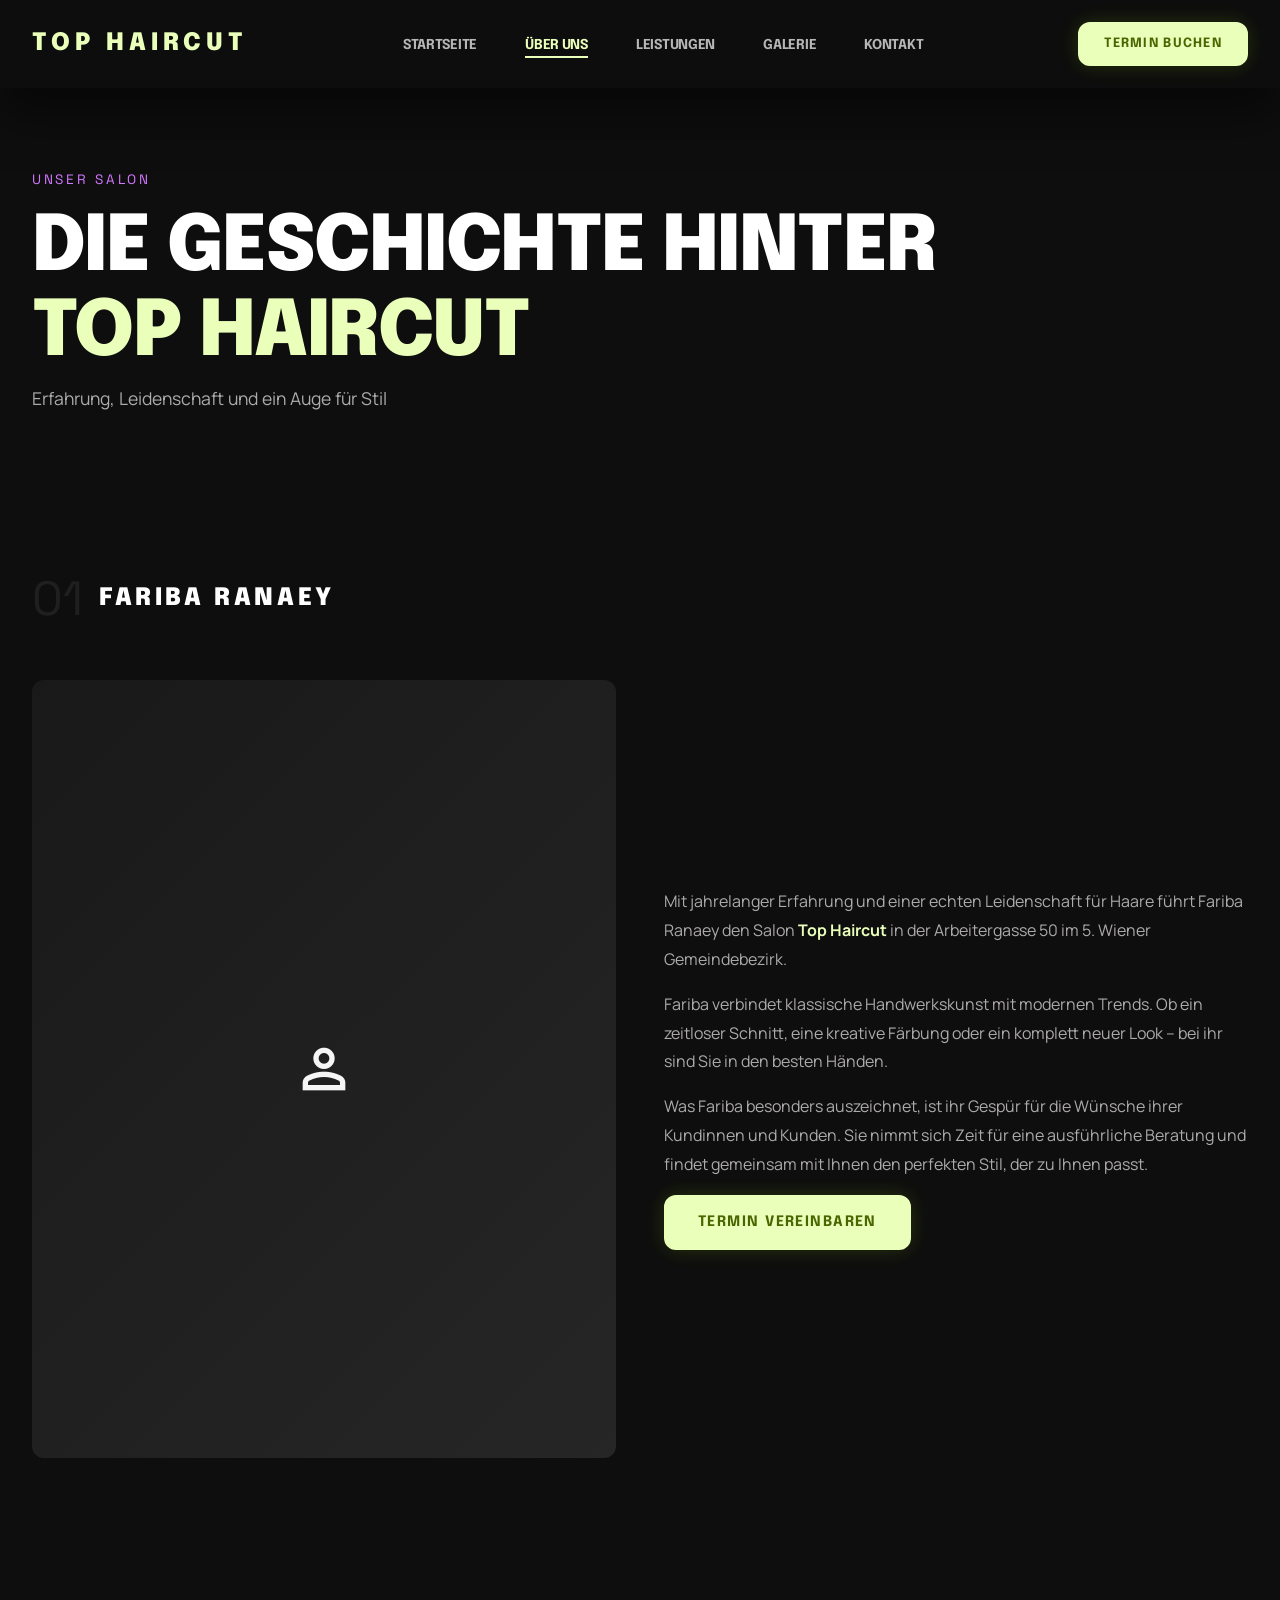
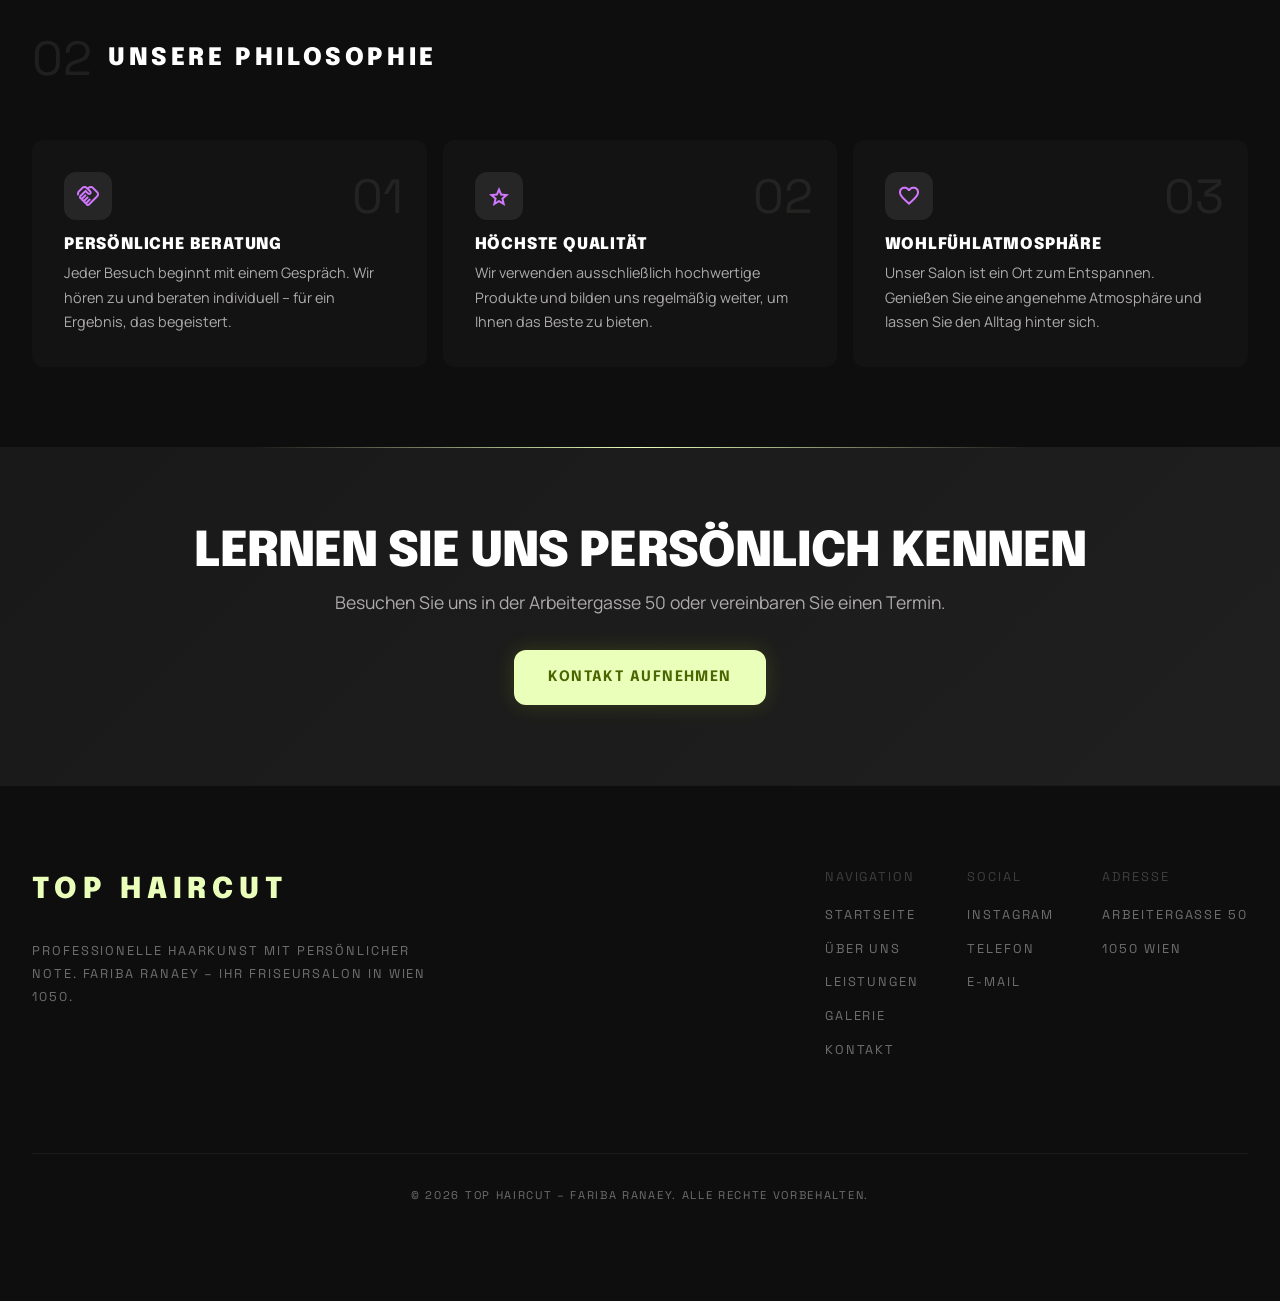
==== about.html @ 8a02eea1 "Initial commit: Website für Friseursalon Top Haircut Co-Authored-By: Claude Opus 4.6 (1M context) <n" ====
<!DOCTYPE html>
<html lang="de">
<head>
  <meta charset="UTF-8">
  <meta name="viewport" content="width=device-width, initial-scale=1.0">
  <meta name="description" content="Lernen Sie Fariba Ranaey kennen – die Inhaberin von Top Haircut in Wien 1050. Erfahrung, Leidenschaft und ein Auge für Stil.">
  <meta property="og:title" content="Über uns – Top Haircut | Fariba Ranaey">
  <meta property="og:description" content="Lernen Sie Fariba Ranaey kennen – die Inhaberin von Top Haircut in Wien 1050.">
  <meta property="og:type" content="website">
  <title>Über uns – Top Haircut | Fariba Ranaey</title>
  <link rel="preconnect" href="https://fonts.googleapis.com">
  <link rel="preconnect" href="https://fonts.gstatic.com" crossorigin>
  <link rel="stylesheet" href="css/style.css">
</head>
<body>

  <!-- Header -->
  <header class="header">
    <div class="container">
      <a href="index.html" class="logo">Top Haircut</a>
      <nav>
        <ul class="nav-list">
          <li><a href="index.html">Startseite</a></li>
          <li><a href="about.html" class="active">Über uns</a></li>
          <li><a href="services.html">Leistungen</a></li>
          <li><a href="gallery.html">Galerie</a></li>
          <li><a href="contact.html">Kontakt</a></li>
        </ul>
      </nav>
      <a href="contact.html" class="btn btn-primary">Termin buchen</a>
      <button class="hamburger" aria-label="Menü öffnen">
        <span></span>
        <span></span>
        <span></span>
      </button>
    </div>
  </header>

  <!-- Page Hero -->
  <section class="page-hero">
    <div class="container">
      <span class="hero-label">Unser Salon</span>
      <h1>Die Geschichte hinter<br><span class="accent">Top Haircut</span></h1>
      <p class="page-subtitle">Erfahrung, Leidenschaft und ein Auge für Stil</p>
    </div>
  </section>

  <!-- About Content -->
  <section class="section">
    <div class="container">
      <div class="section-title-row fade-in">
        <span class="section-number">01</span>
        <h2>Fariba Ranaey</h2>
      </div>
      <div class="about-content fade-in">
        <div class="about-image">
          <div class="placeholder-img" style="background: linear-gradient(135deg, #1a1919, #262626);">
            <span class="material-symbols-outlined" style="font-size: 4rem; color: var(--primary);">person</span>
          </div>
        </div>
        <div class="about-text">
          <p>Mit jahrelanger Erfahrung und einer echten Leidenschaft für Haare führt Fariba Ranaey den Salon <strong style="color: var(--primary);">Top Haircut</strong> in der Arbeitergasse 50 im 5. Wiener Gemeindebezirk.</p>
          <p>Fariba verbindet klassische Handwerkskunst mit modernen Trends. Ob ein zeitloser Schnitt, eine kreative Färbung oder ein komplett neuer Look – bei ihr sind Sie in den besten Händen.</p>
          <p>Was Fariba besonders auszeichnet, ist ihr Gespür für die Wünsche ihrer Kundinnen und Kunden. Sie nimmt sich Zeit für eine ausführliche Beratung und findet gemeinsam mit Ihnen den perfekten Stil, der zu Ihnen passt.</p>
          <a href="contact.html" class="btn btn-primary">Termin vereinbaren</a>
        </div>
      </div>
    </div>
  </section>

  <!-- Philosophie -->
  <section class="section">
    <div class="container">
      <div class="section-title-row fade-in">
        <span class="section-number">02</span>
        <h2>Unsere Philosophie</h2>
      </div>
      <div class="values-grid">
        <div class="value-card fade-in">
          <span class="value-number">01</span>
          <div class="card-icon">
            <span class="material-symbols-outlined">handshake</span>
          </div>
          <h3>Persönliche Beratung</h3>
          <p>Jeder Besuch beginnt mit einem Gespräch. Wir hören zu und beraten individuell – für ein Ergebnis, das begeistert.</p>
        </div>
        <div class="value-card fade-in">
          <span class="value-number">02</span>
          <div class="card-icon">
            <span class="material-symbols-outlined">star</span>
          </div>
          <h3>Höchste Qualität</h3>
          <p>Wir verwenden ausschließlich hochwertige Produkte und bilden uns regelmäßig weiter, um Ihnen das Beste zu bieten.</p>
        </div>
        <div class="value-card fade-in">
          <span class="value-number">03</span>
          <div class="card-icon">
            <span class="material-symbols-outlined">favorite</span>
          </div>
          <h3>Wohlfühlatmosphäre</h3>
          <p>Unser Salon ist ein Ort zum Entspannen. Genießen Sie eine angenehme Atmosphäre und lassen Sie den Alltag hinter sich.</p>
        </div>
      </div>
    </div>
  </section>

  <!-- CTA -->
  <section class="cta-section">
    <div class="container fade-in">
      <h2>Lernen Sie uns persönlich kennen</h2>
      <p>Besuchen Sie uns in der Arbeitergasse 50 oder vereinbaren Sie einen Termin.</p>
      <a href="contact.html" class="btn btn-primary">Kontakt aufnehmen</a>
    </div>
  </section>

  <!-- Footer -->
  <footer class="footer">
    <div class="container">
      <div class="footer-main">
        <div class="footer-brand">
          <span class="logo">Top Haircut</span>
          <p>Professionelle Haarkunst mit persönlicher Note. Fariba Ranaey – Ihr Friseursalon in Wien 1050.</p>
        </div>
        <div class="footer-links-grid">
          <div>
            <span class="col-title">Navigation</span>
            <a href="index.html">Startseite</a>
            <a href="about.html">Über uns</a>
            <a href="services.html">Leistungen</a>
            <a href="gallery.html">Galerie</a>
            <a href="contact.html">Kontakt</a>
          </div>
          <div>
            <span class="col-title">Social</span>
            <a href="https://www.instagram.com/faribaranaey/" target="_blank" rel="noopener">Instagram</a>
            <a href="tel:+4315442285">Telefon</a>
            <a href="mailto:faribaranaey309@gmail.com">E-Mail</a>
          </div>
          <div>
            <span class="col-title">Adresse</span>
            <a href="contact.html">Arbeitergasse 50</a>
            <a href="contact.html">1050 Wien</a>
          </div>
        </div>
      </div>
      <div class="footer-bottom">
        <p>&copy; 2026 Top Haircut – Fariba Ranaey. Alle Rechte vorbehalten.</p>
      </div>
    </div>
  </footer>

  <script src="js/main.js"></script>
</body>
</html>
---- css/style.css ----
/* ============================================
   Top Haircut – Fariba Ranaey
   Neon Noir Editorial Design System
   ============================================ */

/* --- Google Fonts --- */
@import url('https://fonts.googleapis.com/css2?family=Epilogue:wght@700;900&family=Manrope:wght@400;500;700&family=Space+Grotesk:wght@400;700&display=swap');
@import url('https://fonts.googleapis.com/css2?family=Material+Symbols+Outlined:wght,FILL@100..700,0..1&display=swap');

/* --- Reset & Base --- */
*, *::before, *::after {
  margin: 0;
  padding: 0;
  box-sizing: border-box;
}

:root {
  /* Surfaces */
  --surface: #0e0e0e;
  --surface-dim: #0e0e0e;
  --surface-bright: #2c2c2c;
  --surface-container-lowest: #000000;
  --surface-container-low: #131313;
  --surface-container: #1a1919;
  --surface-container-high: #201f1f;
  --surface-container-highest: #262626;
  --surface-variant: #262626;
  --background: #0e0e0e;

  /* Primary */
  --primary: #e9ffba;
  --primary-dim: #afee00;
  --primary-container: #bafd00;
  --primary-fixed: #bafd00;
  --on-primary: #4a6600;
  --on-primary-container: #435d00;

  /* Secondary */
  --secondary: #d277ff;
  --secondary-dim: #d277ff;
  --secondary-container: #7d01b1;
  --secondary-fixed: #eec2ff;
  --on-secondary: #380052;
  --on-secondary-container: #f3cfff;

  /* On-Surface */
  --on-surface: #ffffff;
  --on-surface-variant: #adaaaa;
  --on-background: #ffffff;

  /* Outline */
  --outline: #777575;
  --outline-variant: #494847;

  /* Error */
  --error: #ff716c;
  --error-dim: #d7383b;

  /* Misc */
  --inverse-surface: #fcf8f8;
  --inverse-on-surface: #565554;

  /* Typography */
  --font-headline: 'Epilogue', sans-serif;
  --font-body: 'Manrope', sans-serif;
  --font-label: 'Space Grotesk', sans-serif;

  /* Spacing */
  --space-xs: 0.5rem;
  --space-sm: 1rem;
  --space-md: 2rem;
  --space-lg: 3rem;
  --space-xl: 5rem;

  /* Layout */
  --max-width: 1440px;
  --header-height: 88px;
  --radius: 0.75rem;
  --radius-sm: 0.25rem;
  --radius-lg: 0.75rem;
  --radius-full: 9999px;
  --transition: 0.3s ease;
}

html {
  scroll-behavior: smooth;
  font-size: 16px;
}

body {
  font-family: var(--font-body);
  color: var(--on-surface);
  background: var(--surface);
  line-height: 1.7;
  -webkit-font-smoothing: antialiased;
}

::selection {
  background: var(--primary);
  color: var(--on-primary);
}

img {
  max-width: 100%;
  height: auto;
  display: block;
}

a {
  color: var(--primary);
  text-decoration: none;
  transition: color var(--transition);
}

a:hover {
  color: var(--secondary);
}

ul {
  list-style: none;
}

.material-symbols-outlined {
  font-variation-settings: 'FILL' 0, 'wght' 400, 'GRAD' 0, 'opsz' 24;
}

/* --- Typography --- */
h1, h2, h3, h4 {
  font-family: var(--font-headline);
  font-weight: 900;
  line-height: 1.1;
  color: var(--on-surface);
  text-transform: uppercase;
  letter-spacing: -0.02em;
}

h1 { font-size: clamp(2.5rem, 6vw, 5rem); }
h2 { font-size: clamp(1.8rem, 4vw, 3rem); }
h3 { font-size: 1.5rem; }
h4 { font-size: 1.2rem; }

p {
  color: var(--on-surface-variant);
  margin-bottom: var(--space-sm);
}

/* --- Layout --- */
.container {
  max-width: var(--max-width);
  margin: 0 auto;
  padding: 0 var(--space-md);
}

.section {
  padding: var(--space-xl) 0;
}

.section-header {
  margin-bottom: var(--space-lg);
}

.section-header h2 {
  margin-bottom: var(--space-xs);
}

.section-header p {
  color: var(--on-surface-variant);
  font-size: 1.1rem;
}

/* Section number */
.section-number {
  font-family: var(--font-label);
  font-size: 3rem;
  color: var(--outline-variant);
  opacity: 0.3;
}

.section-title-row {
  display: flex;
  align-items: center;
  gap: 1rem;
  margin-bottom: 2.5rem;
}

.section-title-row h2 {
  letter-spacing: 0.15em;
  font-size: 1.5rem;
}

/* --- Buttons --- */
.btn {
  display: inline-block;
  padding: 0.85rem 2rem;
  border-radius: var(--radius);
  font-family: var(--font-headline);
  font-size: 0.9rem;
  font-weight: 700;
  cursor: pointer;
  transition: all var(--transition);
  border: 2px solid transparent;
  text-align: center;
  text-transform: uppercase;
  letter-spacing: 0.1em;
}

.btn-primary {
  background: var(--primary);
  color: var(--on-primary);
  border-color: var(--primary);
  box-shadow: 0 0 20px rgba(186, 253, 0, 0.15);
}

.btn-primary:hover {
  background: var(--primary-dim);
  border-color: var(--primary-dim);
  color: var(--on-primary);
  box-shadow: 0 0 40px rgba(186, 253, 0, 0.3);
  transform: translateY(-2px);
}

.btn-outline {
  background: transparent;
  color: var(--on-surface);
  border-color: var(--outline-variant);
}

.btn-outline:hover {
  border-color: var(--secondary);
  color: var(--secondary);
  transform: translateY(-2px);
}

.btn-secondary {
  background: var(--secondary-container);
  color: var(--on-secondary-container);
  border-color: var(--secondary-container);
}

.btn-secondary:hover {
  box-shadow: 0 0 30px rgba(210, 119, 255, 0.3);
  transform: translateY(-2px);
}

.btn-ghost {
  background: transparent;
  color: var(--primary);
  border-color: transparent;
}

.btn-ghost:hover {
  color: var(--primary-dim);
}

/* ============================================
   HEADER & NAVIGATION
   ============================================ */
.header {
  position: fixed;
  top: 0;
  left: 0;
  width: 100%;
  height: var(--header-height);
  background: rgba(14, 14, 14, 0.8);
  backdrop-filter: blur(24px);
  -webkit-backdrop-filter: blur(24px);
  z-index: 1000;
  box-shadow: 0 25px 50px rgba(0, 0, 0, 0.5);
}

.header .container {
  display: flex;
  align-items: center;
  justify-content: space-between;
  height: 100%;
  padding: 0 2rem;
}

.logo {
  font-family: var(--font-headline);
  font-size: 1.5rem;
  font-weight: 900;
  color: var(--primary);
  letter-spacing: 0.2em;
  text-transform: uppercase;
}

.logo:hover {
  color: var(--primary);
}

.nav-list {
  display: flex;
  align-items: center;
  gap: 3rem;
}

.nav-list a {
  color: rgba(255, 255, 255, 0.7);
  font-family: var(--font-headline);
  font-weight: 700;
  font-size: 0.85rem;
  text-transform: uppercase;
  letter-spacing: -0.02em;
  transition: color var(--transition);
  position: relative;
}

.nav-list a:hover {
  color: var(--secondary);
}

.nav-list a.active {
  color: var(--primary);
  border-bottom: 2px solid var(--primary);
  padding-bottom: 4px;
}

.header .btn {
  padding: 0.6rem 1.5rem;
  font-size: 0.8rem;
}

/* Hamburger */
.hamburger {
  display: none;
  flex-direction: column;
  gap: 5px;
  cursor: pointer;
  padding: 5px;
  background: none;
  border: none;
}

.hamburger span {
  display: block;
  width: 25px;
  height: 2px;
  background: var(--on-surface);
  transition: all var(--transition);
}

.hamburger.active span:nth-child(1) {
  transform: rotate(45deg) translate(5px, 5px);
}

.hamburger.active span:nth-child(2) {
  opacity: 0;
}

.hamburger.active span:nth-child(3) {
  transform: rotate(-45deg) translate(5px, -5px);
}

/* ============================================
   HERO
   ============================================ */
.hero {
  position: relative;
  min-height: 100vh;
  display: flex;
  align-items: center;
  background: var(--surface);
  overflow: hidden;
  padding-top: var(--header-height);
}

.hero::before {
  content: '';
  position: absolute;
  top: -50%;
  right: -30%;
  width: 80%;
  height: 120%;
  background: radial-gradient(ellipse, rgba(186, 253, 0, 0.04) 0%, transparent 70%);
  pointer-events: none;
}

.hero::after {
  content: '';
  position: absolute;
  bottom: -30%;
  left: -20%;
  width: 60%;
  height: 80%;
  background: radial-gradient(ellipse, rgba(125, 1, 177, 0.06) 0%, transparent 70%);
  pointer-events: none;
}

.hero-content {
  position: relative;
  z-index: 1;
  max-width: 900px;
  padding: var(--space-xl) var(--space-md);
}

.hero-label {
  font-family: var(--font-label);
  color: var(--secondary);
  font-size: 0.85rem;
  letter-spacing: 0.2em;
  text-transform: uppercase;
  margin-bottom: 1.5rem;
  display: block;
}

.hero h1 {
  font-size: clamp(3rem, 8vw, 7rem);
  line-height: 0.95;
  margin-bottom: 1.5rem;
  opacity: 0;
  transform: translateY(30px);
  animation: fadeInUp 0.8s ease forwards;
}

.hero h1 .accent {
  color: var(--primary);
}

.hero-text {
  font-size: 1.15rem;
  color: var(--on-surface-variant);
  max-width: 500px;
  margin-bottom: var(--space-md);
  opacity: 0;
  transform: translateY(30px);
  animation: fadeInUp 0.8s ease 0.2s forwards;
}

.hero-buttons {
  display: flex;
  gap: var(--space-sm);
  flex-wrap: wrap;
  opacity: 0;
  transform: translateY(30px);
  animation: fadeInUp 0.8s ease 0.4s forwards;
}

@keyframes fadeInUp {
  to {
    opacity: 1;
    transform: translateY(0);
  }
}

/* ============================================
   CARDS & SURFACES
   ============================================ */
.card {
  background: var(--surface-container);
  border-radius: var(--radius);
  padding: 1.5rem;
  transition: all var(--transition);
}

.card:hover {
  background: var(--surface-container-high);
}

.card-low {
  background: var(--surface-container-low);
}

.card-low:hover {
  background: var(--surface-container);
}

/* ============================================
   HIGHLIGHTS / SERVICE CARDS (Index)
   ============================================ */
.highlights-grid {
  display: grid;
  grid-template-columns: repeat(2, 1fr);
  gap: 1rem;
}

.highlight-card {
  background: var(--surface-container-low);
  padding: 2rem;
  border-radius: var(--radius);
  transition: all var(--transition);
  cursor: default;
}

.highlight-card:hover {
  background: var(--surface-container);
}

.highlight-card .card-icon {
  width: 48px;
  height: 48px;
  border-radius: var(--radius);
  background: var(--surface-container-highest);
  display: flex;
  align-items: center;
  justify-content: center;
  margin-bottom: 1rem;
}

.highlight-card .card-icon .material-symbols-outlined {
  color: var(--primary);
  font-size: 1.5rem;
}

.highlight-card h3 {
  font-size: 1.1rem;
  margin-bottom: 0.5rem;
  letter-spacing: 0.05em;
}

.highlight-card p {
  font-size: 0.9rem;
  color: var(--on-surface-variant);
  margin-bottom: 0;
}

/* ============================================
   CTA SECTION
   ============================================ */
.cta-section {
  background: linear-gradient(135deg, var(--surface-container) 0%, var(--surface-container-high) 100%);
  text-align: center;
  padding: var(--space-xl) 0;
  position: relative;
  overflow: hidden;
}

.cta-section::before {
  content: '';
  position: absolute;
  top: 0;
  left: 50%;
  transform: translateX(-50%);
  width: 60%;
  height: 1px;
  background: linear-gradient(90deg, transparent, var(--primary), transparent);
}

.cta-section h2 {
  margin-bottom: var(--space-xs);
}

.cta-section p {
  color: var(--on-surface-variant);
  font-size: 1.1rem;
  margin-bottom: var(--space-md);
}

/* ============================================
   TESTIMONIALS
   ============================================ */
.testimonials-grid {
  display: grid;
  grid-template-columns: repeat(auto-fit, minmax(300px, 1fr));
  gap: 1rem;
}

.testimonial-card {
  background: var(--surface-container);
  padding: 2rem;
  border-radius: var(--radius);
  position: relative;
  border-top: 2px solid var(--secondary-container);
}

.testimonial-card .stars {
  color: var(--primary);
  font-size: 0.9rem;
  margin-bottom: var(--space-sm);
  letter-spacing: 0.1em;
}

.testimonial-card blockquote {
  font-style: italic;
  color: var(--on-surface-variant);
  margin-bottom: var(--space-sm);
  line-height: 1.8;
  font-size: 0.95rem;
}

.testimonial-card .author {
  font-family: var(--font-headline);
  font-weight: 700;
  font-size: 0.9rem;
  color: var(--on-surface);
  text-transform: uppercase;
}

/* ============================================
   PAGE HERO (Subpages)
   ============================================ */
.page-hero {
  padding-top: calc(var(--header-height) + var(--space-xl));
  padding-bottom: var(--space-lg);
  background: var(--surface);
}

.page-hero .hero-label {
  font-family: var(--font-label);
  color: var(--secondary);
  font-size: 0.85rem;
  letter-spacing: 0.2em;
  text-transform: uppercase;
  margin-bottom: 1rem;
  display: block;
}

.page-hero h1 {
  font-size: clamp(2.5rem, 6vw, 5rem);
  margin-bottom: 0.5rem;
}

.page-hero h1 .accent {
  color: var(--primary);
}

.page-hero .page-subtitle {
  color: var(--on-surface-variant);
  font-size: 1.1rem;
}

/* ============================================
   ABOUT PAGE
   ============================================ */
.about-content {
  display: grid;
  grid-template-columns: 1fr 1fr;
  gap: var(--space-lg);
  align-items: center;
}

.about-image {
  border-radius: var(--radius);
  overflow: hidden;
  position: relative;
}

.about-image .placeholder-img {
  width: 100%;
  aspect-ratio: 3/4;
  background: var(--surface-container);
  display: flex;
  align-items: center;
  justify-content: center;
  font-size: 3rem;
  filter: grayscale(100%);
  transition: filter 0.5s ease;
}

.about-image:hover .placeholder-img {
  filter: grayscale(0%);
}

.about-text h2 {
  margin-bottom: var(--space-sm);
  letter-spacing: 0.1em;
}

.about-text p {
  margin-bottom: var(--space-sm);
  line-height: 1.8;
}

.values-grid {
  display: grid;
  grid-template-columns: repeat(3, 1fr);
  gap: 1rem;
}

.value-card {
  background: var(--surface-container-low);
  border-radius: var(--radius);
  padding: 2rem;
  position: relative;
}

.value-card .value-number {
  font-family: var(--font-label);
  font-size: 3rem;
  color: var(--outline-variant);
  opacity: 0.3;
  position: absolute;
  top: 1rem;
  right: 1.5rem;
}

.value-card .card-icon {
  width: 48px;
  height: 48px;
  border-radius: var(--radius);
  background: var(--surface-container-highest);
  display: flex;
  align-items: center;
  justify-content: center;
  margin-bottom: 1rem;
}

.value-card .card-icon .material-symbols-outlined {
  color: var(--secondary);
  font-size: 1.5rem;
}

.value-card h3 {
  font-size: 1rem;
  margin-bottom: 0.5rem;
  letter-spacing: 0.05em;
}

.value-card p {
  font-size: 0.9rem;
  margin-bottom: 0;
}

/* ============================================
   SERVICES / PREISE
   ============================================ */
.services-categories {
  display: flex;
  flex-wrap: wrap;
  gap: 0.5rem;
  margin-bottom: var(--space-lg);
}

.category-btn {
  padding: 0.5rem 1.5rem;
  border: 1px solid var(--outline-variant);
  border-radius: var(--radius-full);
  background: transparent;
  color: var(--on-surface-variant);
  cursor: pointer;
  font-family: var(--font-label);
  font-size: 0.8rem;
  font-weight: 700;
  text-transform: uppercase;
  letter-spacing: 0.1em;
  transition: all var(--transition);
}

.category-btn:hover {
  border-color: var(--secondary);
  color: var(--secondary);
}

.category-btn.active {
  border-color: var(--primary);
  background: var(--primary);
  color: var(--on-primary);
}

.price-table {
  background: var(--surface-container-low);
  border-radius: var(--radius);
  overflow: hidden;
  margin-bottom: 1rem;
}

.price-table-header {
  background: var(--surface-container);
  padding: 1.25rem 1.5rem;
  display: flex;
  align-items: center;
  gap: 1rem;
}

.price-table-header .section-num {
  font-family: var(--font-label);
  font-size: 1.5rem;
  color: var(--outline-variant);
  opacity: 0.4;
}

.price-table-header h3 {
  font-size: 1.1rem;
  letter-spacing: 0.15em;
  margin: 0;
}

.price-table-header .icon {
  display: none;
}

.price-row {
  display: flex;
  justify-content: space-between;
  align-items: center;
  padding: 1rem 1.5rem;
  border-bottom: 1px solid rgba(255, 255, 255, 0.03);
  transition: background var(--transition);
}

.price-row:last-child {
  border-bottom: none;
}

.price-row:hover {
  background: var(--surface-container);
}

.price-row .service-info {
  flex: 1;
}

.price-row .service-name {
  font-family: var(--font-headline);
  font-weight: 700;
  font-size: 0.95rem;
  text-transform: uppercase;
  letter-spacing: 0.02em;
}

.price-row .service-desc {
  font-size: 0.8rem;
  color: var(--on-surface-variant);
  margin-top: 0.25rem;
}

.price-row .price {
  font-family: var(--font-label);
  font-weight: 700;
  color: var(--primary);
  white-space: nowrap;
  font-size: 0.95rem;
}

.price-note {
  text-align: center;
  margin-top: var(--space-md);
  color: var(--on-surface-variant);
  font-family: var(--font-label);
  font-size: 0.8rem;
  text-transform: uppercase;
  letter-spacing: 0.1em;
}

.trending-chip {
  display: inline-block;
  background: var(--secondary-container);
  color: var(--on-secondary-container);
  font-family: var(--font-label);
  font-size: 0.65rem;
  padding: 0.2rem 0.6rem;
  border-radius: var(--radius-full);
  text-transform: uppercase;
  letter-spacing: 0.05em;
  margin-left: 0.5rem;
  vertical-align: middle;
}

/* ============================================
   GALLERY
   ============================================ */
.gallery-filters {
  display: flex;
  flex-wrap: wrap;
  gap: 0.5rem;
  margin-bottom: var(--space-lg);
}

.gallery-grid {
  display: grid;
  grid-template-columns: repeat(auto-fill, minmax(280px, 1fr));
  gap: 1rem;
}

.gallery-item {
  position: relative;
  border-radius: var(--radius);
  overflow: hidden;
  cursor: pointer;
  border: 2px solid transparent;
  transition: all var(--transition);
}

.gallery-item:hover {
  border-color: var(--secondary);
}

.gallery-item .placeholder-img {
  width: 100%;
  aspect-ratio: 4/3;
  display: flex;
  align-items: center;
  justify-content: center;
  font-size: 2rem;
  filter: grayscale(100%);
  transition: filter 0.5s ease;
}

.gallery-item:hover .placeholder-img {
  filter: grayscale(0%);
}

.gallery-item .overlay {
  position: absolute;
  inset: 0;
  background: rgba(125, 1, 177, 0.6);
  display: flex;
  align-items: center;
  justify-content: center;
  opacity: 0;
  transition: opacity var(--transition);
}

.gallery-item:hover .overlay {
  opacity: 1;
}

.overlay .material-symbols-outlined {
  color: var(--on-surface);
  font-size: 2rem;
}

/* Lightbox */
.lightbox {
  position: fixed;
  inset: 0;
  background: rgba(0, 0, 0, 0.95);
  z-index: 2000;
  display: none;
  align-items: center;
  justify-content: center;
  opacity: 0;
  transition: opacity var(--transition);
}

.lightbox.active {
  display: flex;
  opacity: 1;
}

.lightbox-content {
  position: relative;
  max-width: 90%;
  max-height: 90vh;
}

.lightbox-content img,
.lightbox-content .placeholder-img {
  max-width: 100%;
  max-height: 85vh;
  border-radius: var(--radius);
}

.lightbox-close {
  position: absolute;
  top: -40px;
  right: 0;
  color: var(--on-surface);
  font-size: 2rem;
  cursor: pointer;
  background: none;
  border: none;
  padding: 5px;
  transition: color var(--transition);
}

.lightbox-close:hover {
  color: var(--primary);
}

.lightbox-nav {
  position: absolute;
  top: 50%;
  transform: translateY(-50%);
  color: var(--on-surface);
  font-size: 2.5rem;
  cursor: pointer;
  background: var(--surface-container-highest);
  border: none;
  padding: 10px 15px;
  border-radius: var(--radius);
  transition: all var(--transition);
}

.lightbox-nav:hover {
  background: var(--secondary);
  color: white;
}

.lightbox-prev {
  left: -60px;
}

.lightbox-next {
  right: -60px;
}

/* ============================================
   CONTACT PAGE
   ============================================ */
.contact-grid {
  display: grid;
  grid-template-columns: 1fr 1fr;
  gap: var(--space-lg);
}

.contact-sidebar {
  display: flex;
  flex-direction: column;
  gap: 1.5rem;
}

.contact-info-card {
  background: var(--surface-container-low);
  border-radius: var(--radius);
  padding: 1.5rem;
  display: flex;
  align-items: flex-start;
  gap: 1rem;
}

.contact-info-card .card-icon {
  width: 44px;
  height: 44px;
  min-width: 44px;
  border-radius: var(--radius);
  background: var(--surface-container-highest);
  display: flex;
  align-items: center;
  justify-content: center;
}

.contact-info-card .card-icon .material-symbols-outlined {
  color: var(--primary);
  font-size: 1.3rem;
}

.contact-info-card h4 {
  font-family: var(--font-label);
  font-size: 0.7rem;
  text-transform: uppercase;
  letter-spacing: 0.2em;
  color: var(--on-surface-variant);
  font-weight: 400;
  margin-bottom: 0.25rem;
}

.contact-info-card p {
  margin: 0;
  font-size: 0.95rem;
  color: var(--on-surface);
}

.contact-info-card a {
  color: var(--on-surface);
}

.contact-info-card a:hover {
  color: var(--primary);
}

.hours-table {
  width: 100%;
  margin-top: 0.5rem;
}

.hours-table tr {
  display: flex;
  justify-content: space-between;
  padding: 0.3rem 0;
  border-bottom: 1px solid rgba(255, 255, 255, 0.05);
}

.hours-table tr:last-child {
  border-bottom: none;
}

.hours-table .day {
  font-weight: 500;
  color: var(--on-surface);
  font-size: 0.9rem;
}

.hours-table td {
  font-size: 0.9rem;
  color: var(--on-surface-variant);
}

.hours-table .closed {
  color: var(--error);
}

/* Contact Form */
.contact-form {
  background: var(--surface-container-low);
  padding: 2rem;
  border-radius: var(--radius);
  border-top: 4px solid var(--secondary);
}

.contact-form h3 {
  margin-bottom: 2rem;
  letter-spacing: 0.1em;
}

.form-group {
  margin-bottom: 1.25rem;
}

.form-group label {
  display: block;
  font-family: var(--font-label);
  font-size: 0.7rem;
  font-weight: 400;
  text-transform: uppercase;
  letter-spacing: 0.2em;
  color: var(--on-surface-variant);
  margin-bottom: 0.5rem;
}

.form-group input,
.form-group textarea,
.form-group select {
  width: 100%;
  padding: 1rem;
  background: var(--surface-container-highest);
  border: none;
  border-radius: var(--radius);
  font-family: var(--font-body);
  font-size: 1rem;
  color: var(--on-surface);
  transition: box-shadow var(--transition);
}

.form-group input:focus,
.form-group textarea:focus,
.form-group select:focus {
  outline: none;
  box-shadow: 0 0 0 2px var(--primary);
}

.form-group input::placeholder,
.form-group textarea::placeholder {
  color: var(--outline);
}

.form-group textarea {
  resize: vertical;
  min-height: 120px;
}

.form-group select {
  appearance: none;
  cursor: pointer;
}

.form-group select option {
  background: var(--surface-container-highest);
  color: var(--on-surface);
}

.map-container {
  border-radius: var(--radius);
  overflow: hidden;
  border: 1px solid rgba(255, 255, 255, 0.05);
}

.map-container iframe {
  width: 100%;
  height: 400px;
  border: none;
  filter: grayscale(80%) invert(92%) contrast(83%);
}

/* Booking Section */
.booking-section {
  text-align: center;
  background: var(--surface-container);
  padding: var(--space-lg);
  border-radius: var(--radius);
  border: 1px solid rgba(255, 255, 255, 0.05);
}

.booking-section .card-icon {
  width: 64px;
  height: 64px;
  border-radius: var(--radius);
  background: var(--surface-container-highest);
  display: flex;
  align-items: center;
  justify-content: center;
  margin: 0 auto var(--space-sm);
}

.booking-section .card-icon .material-symbols-outlined {
  color: var(--primary);
  font-size: 2rem;
}

.booking-section h3 {
  margin-bottom: var(--space-xs);
  letter-spacing: 0.1em;
}

.booking-section p {
  margin-bottom: var(--space-md);
  max-width: 500px;
  margin-left: auto;
  margin-right: auto;
}

/* ============================================
   FOOTER
   ============================================ */
.footer {
  background: var(--surface);
  padding: 5rem 0;
  border-top: 1px solid rgba(255, 255, 255, 0.05);
}

.footer-main {
  display: flex;
  justify-content: space-between;
  align-items: flex-start;
  gap: 3rem;
  margin-bottom: 5rem;
}

.footer-brand {
  max-width: 400px;
}

.footer-brand .logo {
  font-size: 1.8rem;
  margin-bottom: 1.5rem;
  display: block;
}

.footer-brand p {
  font-family: var(--font-label);
  font-size: 0.8rem;
  text-transform: uppercase;
  letter-spacing: 0.15em;
  color: rgba(255, 255, 255, 0.4);
  line-height: 1.8;
}

.footer-links-grid {
  display: grid;
  grid-template-columns: repeat(3, auto);
  gap: 3rem;
  font-family: var(--font-label);
  font-size: 0.8rem;
  text-transform: uppercase;
  letter-spacing: 0.15em;
}

.footer-links-grid .col-title {
  color: rgba(255, 255, 255, 0.2);
  margin-bottom: 1rem;
  display: block;
}

.footer-links-grid a {
  display: block;
  color: rgba(255, 255, 255, 0.4);
  transition: all var(--transition);
  margin-bottom: 0.75rem;
}

.footer-links-grid a:hover {
  color: var(--primary);
  transform: translateX(4px);
}

.footer-bottom {
  border-top: 1px solid rgba(255, 255, 255, 0.05);
  padding-top: 2rem;
  text-align: center;
}

.footer-bottom p {
  font-family: var(--font-label);
  font-size: 0.7rem;
  text-transform: uppercase;
  letter-spacing: 0.15em;
  color: rgba(255, 255, 255, 0.4);
}

/* ============================================
   SCROLL ANIMATIONS
   ============================================ */
.fade-in {
  opacity: 0;
  transform: translateY(30px);
  transition: opacity 0.6s ease, transform 0.6s ease;
}

.fade-in.visible {
  opacity: 1;
  transform: translateY(0);
}

/* ============================================
   TRUST ELEMENT
   ============================================ */
.trust-badge {
  background: var(--surface-container-low);
  border-radius: var(--radius);
  padding: 1.25rem;
  display: flex;
  align-items: center;
  gap: 1rem;
  border: 1px solid rgba(255, 255, 255, 0.05);
}

.trust-badge .badge-icon {
  width: 48px;
  height: 48px;
  min-width: 48px;
  border-radius: var(--radius-full);
  background: var(--secondary-container);
  display: flex;
  align-items: center;
  justify-content: center;
}

.trust-badge .badge-icon .material-symbols-outlined {
  color: var(--on-secondary-container);
  font-variation-settings: 'FILL' 1;
}

.trust-badge h4 {
  font-family: var(--font-headline);
  font-size: 0.85rem;
  letter-spacing: 0.05em;
}

.trust-badge p {
  font-size: 0.75rem;
  margin: 0;
}

/* ============================================
   RESPONSIVE
   ============================================ */
@media (max-width: 992px) {
  .hero h1 {
    font-size: clamp(2.5rem, 6vw, 4rem);
  }

  .about-content {
    grid-template-columns: 1fr;
    text-align: center;
  }

  .about-image {
    max-width: 400px;
    margin: 0 auto;
  }

  .contact-grid {
    grid-template-columns: 1fr;
  }

  .values-grid {
    grid-template-columns: 1fr 1fr;
  }

  .highlights-grid {
    grid-template-columns: 1fr 1fr;
  }

  .footer-main {
    flex-direction: column;
  }

  .lightbox-prev { left: 10px; }
  .lightbox-next { right: 10px; }
}

@media (max-width: 768px) {
  :root {
    --header-height: 70px;
  }

  /* Mobile Navigation */
  .nav-list {
    position: fixed;
    top: var(--header-height);
    left: 0;
    width: 100%;
    background: rgba(14, 14, 14, 0.95);
    backdrop-filter: blur(24px);
    -webkit-backdrop-filter: blur(24px);
    flex-direction: column;
    padding: var(--space-md);
    gap: var(--space-sm);
    transform: translateY(-100%);
    opacity: 0;
    pointer-events: none;
    transition: all var(--transition);
  }

  .nav-list.active {
    transform: translateY(0);
    opacity: 1;
    pointer-events: all;
  }

  .hamburger {
    display: flex;
  }

  .header .btn {
    display: none;
  }

  .section {
    padding: var(--space-lg) 0;
  }

  .highlights-grid {
    grid-template-columns: 1fr;
  }

  .values-grid {
    grid-template-columns: 1fr;
  }

  .gallery-grid {
    grid-template-columns: repeat(auto-fill, minmax(200px, 1fr));
  }

  .footer-links-grid {
    grid-template-columns: 1fr 1fr;
  }

  .lightbox-nav {
    font-size: 1.5rem;
    padding: 8px 12px;
  }

  .services-categories {
    justify-content: flex-start;
    overflow-x: auto;
    flex-wrap: nowrap;
    padding-bottom: 0.5rem;
  }

  .category-btn {
    white-space: nowrap;
    flex-shrink: 0;
  }
}

@media (max-width: 480px) {
  .hero-buttons {
    flex-direction: column;
    align-items: stretch;
  }

  .btn {
    width: 100%;
    text-align: center;
  }

  .gallery-grid {
    grid-template-columns: 1fr 1fr;
    gap: 0.5rem;
  }

  .footer-links-grid {
    grid-template-columns: 1fr;
  }
}
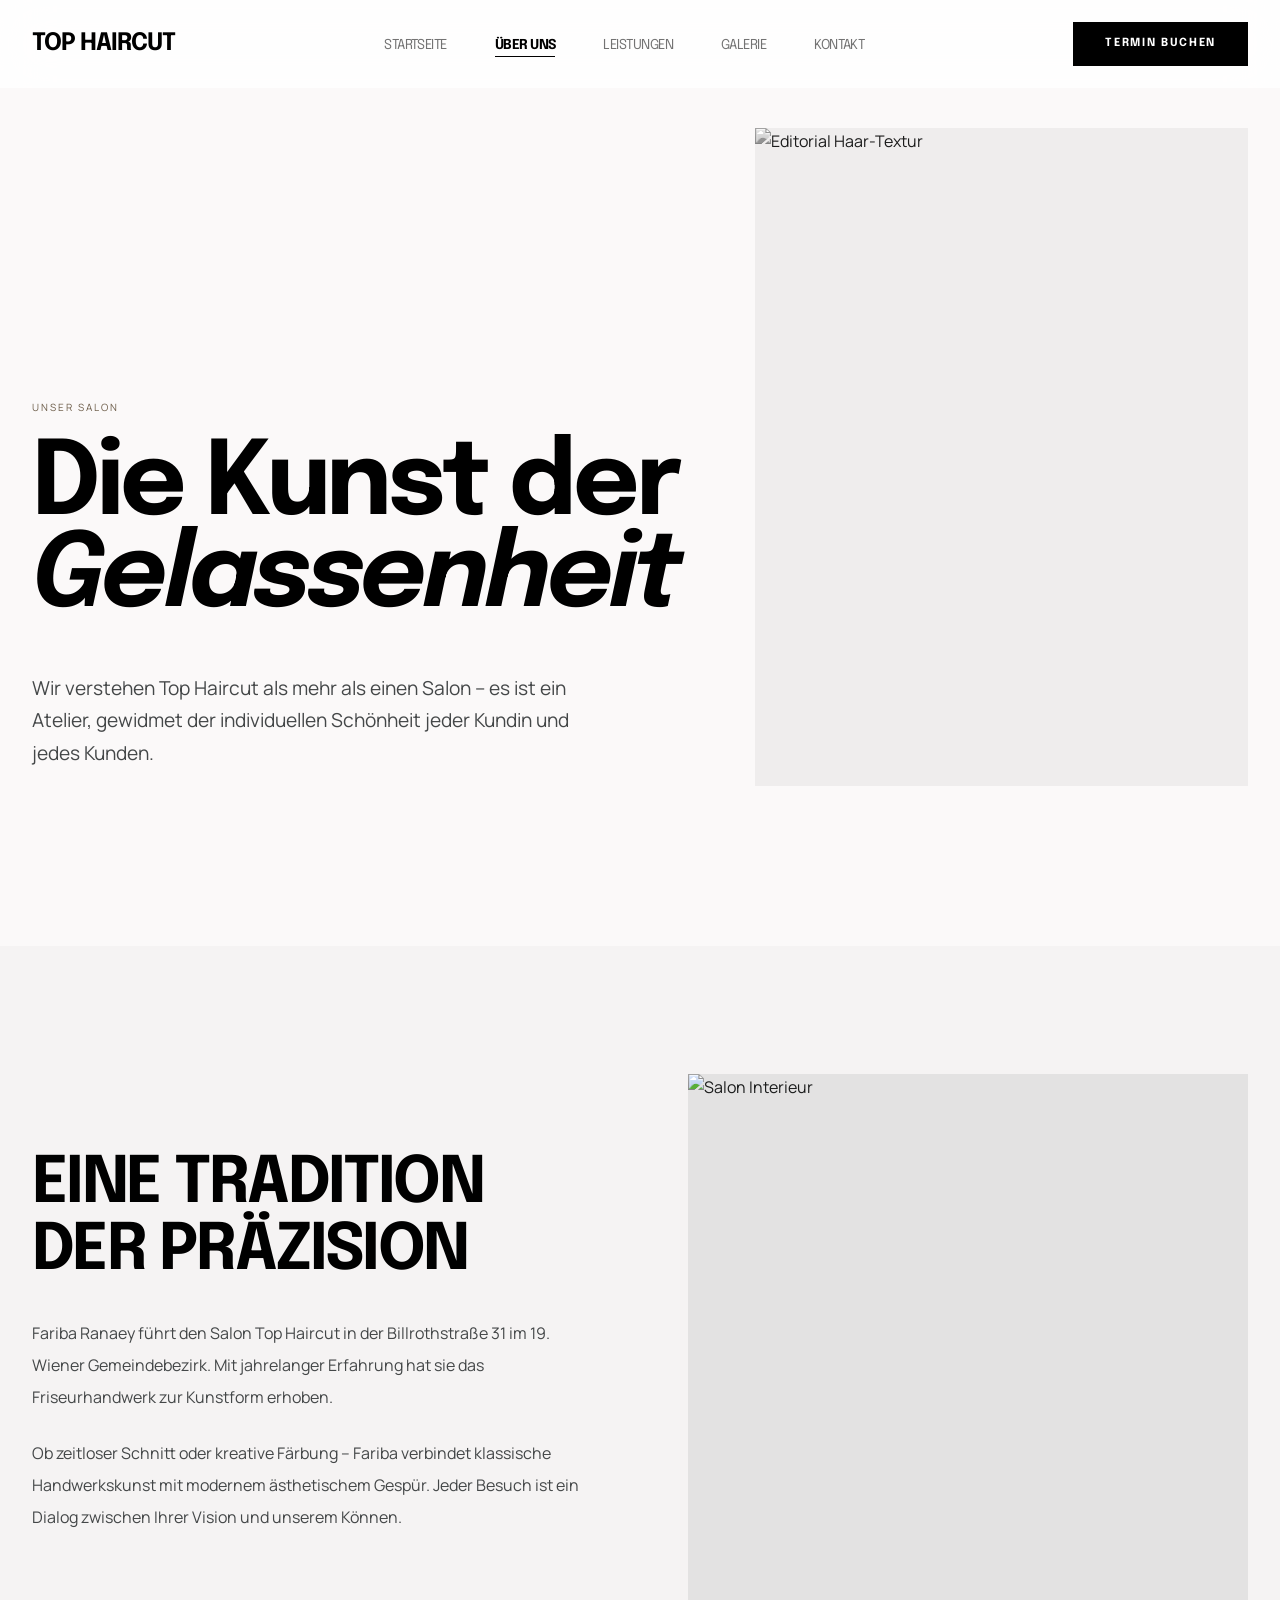
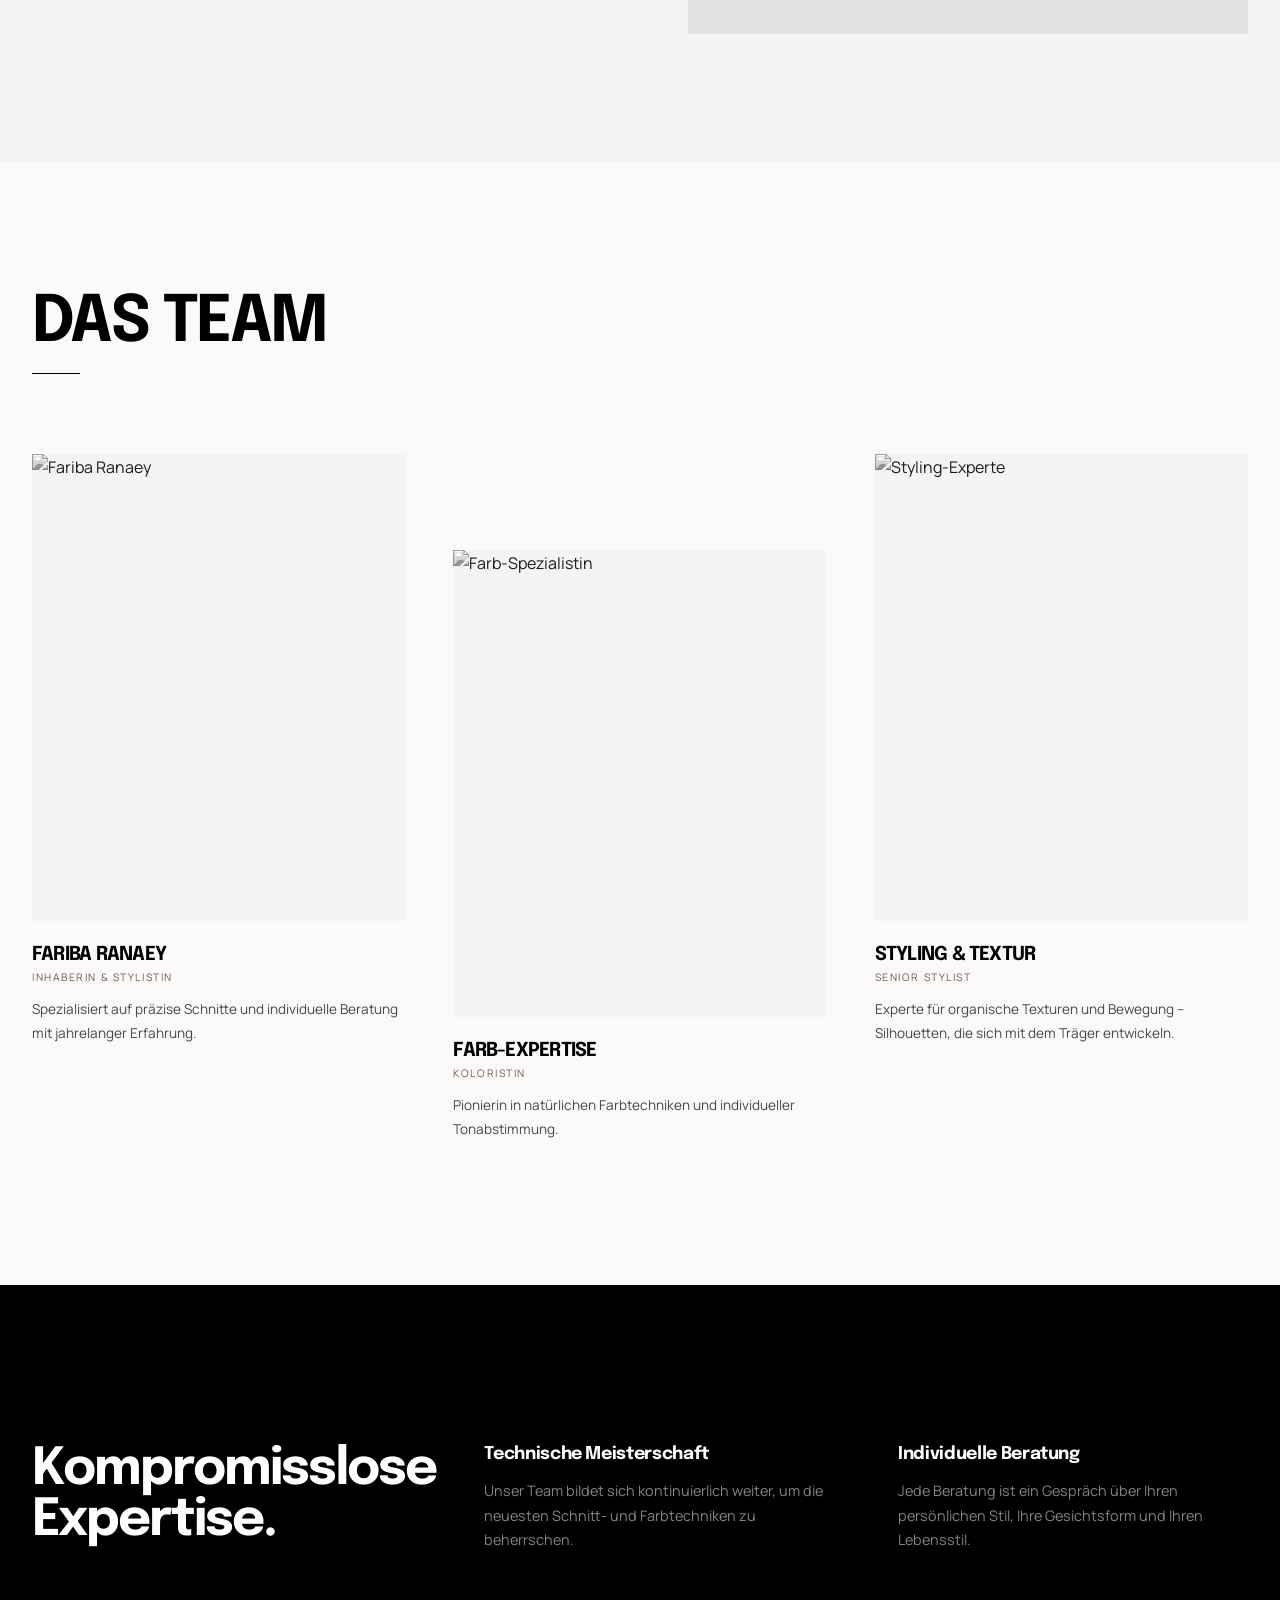
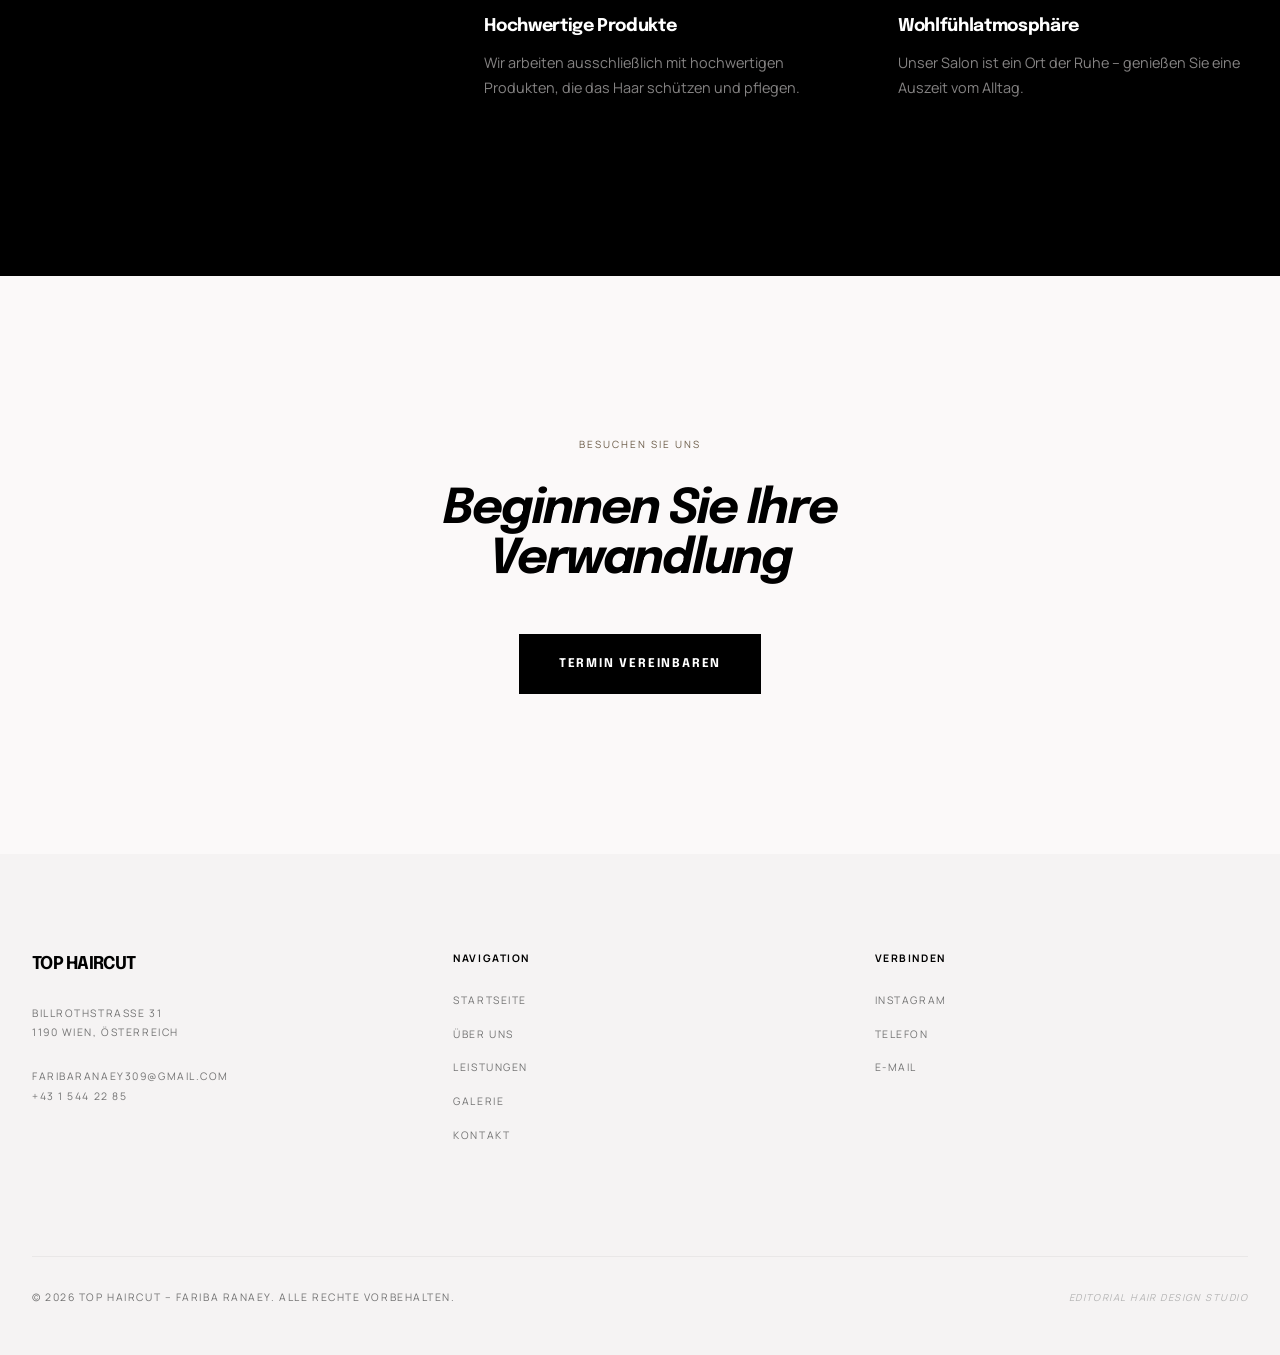
==== commit d7fe9ad7: "Redesign: Editorial Light Design + neue Adresse Billrothstraße 31 - Komplettes Redesign basierend au" ====
--- a/about.html
+++ b/about.html
@@ -3,9 +3,9 @@
 <head>
   <meta charset="UTF-8">
   <meta name="viewport" content="width=device-width, initial-scale=1.0">
-  <meta name="description" content="Lernen Sie Fariba Ranaey kennen – die Inhaberin von Top Haircut in Wien 1050. Erfahrung, Leidenschaft und ein Auge für Stil.">
+  <meta name="description" content="Lernen Sie Fariba Ranaey kennen – die Inhaberin von Top Haircut in Wien 1190. Erfahrung, Leidenschaft und ein Auge für Stil.">
   <meta property="og:title" content="Über uns – Top Haircut | Fariba Ranaey">
-  <meta property="og:description" content="Lernen Sie Fariba Ranaey kennen – die Inhaberin von Top Haircut in Wien 1050.">
+  <meta property="og:description" content="Lernen Sie Fariba Ranaey kennen – die Inhaberin von Top Haircut in Wien 1190.">
   <meta property="og:type" content="website">
   <title>Über uns – Top Haircut | Fariba Ranaey</title>
   <link rel="preconnect" href="https://fonts.googleapis.com">
@@ -36,115 +36,146 @@
     </div>
   </header>
 
-  <!-- Page Hero -->
-  <section class="page-hero">
-    <div class="container">
-      <span class="hero-label">Unser Salon</span>
-      <h1>Die Geschichte hinter<br><span class="accent">Top Haircut</span></h1>
-      <p class="page-subtitle">Erfahrung, Leidenschaft und ein Auge für Stil</p>
-    </div>
-  </section>
+  <!-- Hero -->
+  <main style="padding-top: 8rem;">
+    <section style="padding: 0 2rem; max-width: 1536px; margin: 0 auto 10rem;">
+      <div class="about-hero-grid fade-in">
+        <div>
+          <span class="label label-secondary" style="display: block; margin-bottom: 1.5rem;">Unser Salon</span>
+          <h1>Die Kunst der<br><em>Gelassenheit</em></h1>
+          <p style="font-size: 1.2rem; max-width: 550px; line-height: 1.7; margin-top: 2rem;">Wir verstehen Top Haircut als mehr als einen Salon – es ist ein Atelier, gewidmet der individuellen Schönheit jeder Kundin und jedes Kunden.</p>
+        </div>
+        <div class="about-hero-img">
+          <img src="https://lh3.googleusercontent.com/aida-public/[base64]" alt="Editorial Haar-Textur">
+        </div>
+      </div>
+    </section>
 
-  <!-- About Content -->
-  <section class="section">
-    <div class="container">
-      <div class="section-title-row fade-in">
-        <span class="section-number">01</span>
-        <h2>Fariba Ranaey</h2>
-      </div>
-      <div class="about-content fade-in">
-        <div class="about-image">
-          <div class="placeholder-img" style="background: linear-gradient(135deg, #1a1919, #262626);">
-            <span class="material-symbols-outlined" style="font-size: 4rem; color: var(--primary);">person</span>
+    <!-- Story -->
+    <section class="section section-bg">
+      <div class="container">
+        <div class="about-story fade-in">
+          <div class="story-img" style="order: 2;">
+            <img src="https://lh3.googleusercontent.com/aida-public/[base64]" alt="Salon Interieur">
+          </div>
+          <div style="order: 1;">
+            <h2>Eine Tradition der Präzision</h2>
+            <p>Fariba Ranaey führt den Salon Top Haircut in der Billrothstraße 31 im 19. Wiener Gemeindebezirk. Mit jahrelanger Erfahrung hat sie das Friseurhandwerk zur Kunstform erhoben.</p>
+            <p>Ob zeitloser Schnitt oder kreative Färbung – Fariba verbindet klassische Handwerkskunst mit modernem ästhetischem Gespür. Jeder Besuch ist ein Dialog zwischen Ihrer Vision und unserem Können.</p>
           </div>
         </div>
-        <div class="about-text">
-          <p>Mit jahrelanger Erfahrung und einer echten Leidenschaft für Haare führt Fariba Ranaey den Salon <strong style="color: var(--primary);">Top Haircut</strong> in der Arbeitergasse 50 im 5. Wiener Gemeindebezirk.</p>
-          <p>Fariba verbindet klassische Handwerkskunst mit modernen Trends. Ob ein zeitloser Schnitt, eine kreative Färbung oder ein komplett neuer Look – bei ihr sind Sie in den besten Händen.</p>
-          <p>Was Fariba besonders auszeichnet, ist ihr Gespür für die Wünsche ihrer Kundinnen und Kunden. Sie nimmt sich Zeit für eine ausführliche Beratung und findet gemeinsam mit Ihnen den perfekten Stil, der zu Ihnen passt.</p>
-          <a href="contact.html" class="btn btn-primary">Termin vereinbaren</a>
+      </div>
+    </section>
+
+    <!-- Team -->
+    <section class="section">
+      <div class="container">
+        <div class="fade-in" style="margin-bottom: 5rem;">
+          <h2 style="text-transform: uppercase; margin-bottom: 1rem;">Das Team</h2>
+          <div style="width: 3rem; height: 1px; background: var(--primary);"></div>
+        </div>
+        <div class="team-grid">
+          <div class="team-card fade-in">
+            <div class="team-img">
+              <img src="https://lh3.googleusercontent.com/aida-public/[base64]" alt="Fariba Ranaey">
+            </div>
+            <h3>Fariba Ranaey</h3>
+            <div class="team-role">Inhaberin & Stylistin</div>
+            <p>Spezialisiert auf präzise Schnitte und individuelle Beratung mit jahrelanger Erfahrung.</p>
+          </div>
+          <div class="team-card fade-in">
+            <div class="team-img">
+              <img src="https://lh3.googleusercontent.com/aida-public/[base64]" alt="Farb-Spezialistin">
+            </div>
+            <h3>Farb-Expertise</h3>
+            <div class="team-role">Koloristin</div>
+            <p>Pionierin in natürlichen Farbtechniken und individueller Tonabstimmung.</p>
+          </div>
+          <div class="team-card fade-in">
+            <div class="team-img">
+              <img src="https://lh3.googleusercontent.com/aida-public/[base64]" alt="Styling-Experte">
+            </div>
+            <h3>Styling & Textur</h3>
+            <div class="team-role">Senior Stylist</div>
+            <p>Experte für organische Texturen und Bewegung – Silhouetten, die sich mit dem Träger entwickeln.</p>
+          </div>
         </div>
       </div>
-    </div>
-  </section>
+    </section>
 
-  <!-- Philosophie -->
-  <section class="section">
-    <div class="container">
-      <div class="section-title-row fade-in">
-        <span class="section-number">02</span>
-        <h2>Unsere Philosophie</h2>
-      </div>
-      <div class="values-grid">
-        <div class="value-card fade-in">
-          <span class="value-number">01</span>
-          <div class="card-icon">
-            <span class="material-symbols-outlined">handshake</span>
+    <!-- Expertise (Dark) -->
+    <section class="expertise-section">
+      <div class="container">
+        <div class="expertise-grid fade-in">
+          <div>
+            <h2>Kompromisslose<br>Expertise.</h2>
           </div>
-          <h3>Persönliche Beratung</h3>
-          <p>Jeder Besuch beginnt mit einem Gespräch. Wir hören zu und beraten individuell – für ein Ergebnis, das begeistert.</p>
-        </div>
-        <div class="value-card fade-in">
-          <span class="value-number">02</span>
-          <div class="card-icon">
-            <span class="material-symbols-outlined">star</span>
+          <div class="expertise-items">
+            <div>
+              <h4>Technische Meisterschaft</h4>
+              <p>Unser Team bildet sich kontinuierlich weiter, um die neuesten Schnitt- und Farbtechniken zu beherrschen.</p>
+            </div>
+            <div>
+              <h4>Individuelle Beratung</h4>
+              <p>Jede Beratung ist ein Gespräch über Ihren persönlichen Stil, Ihre Gesichtsform und Ihren Lebensstil.</p>
+            </div>
+            <div>
+              <h4>Hochwertige Produkte</h4>
+              <p>Wir arbeiten ausschließlich mit hochwertigen Produkten, die das Haar schützen und pflegen.</p>
+            </div>
+            <div>
+              <h4>Wohlfühlatmosphäre</h4>
+              <p>Unser Salon ist ein Ort der Ruhe – genießen Sie eine Auszeit vom Alltag.</p>
+            </div>
           </div>
-          <h3>Höchste Qualität</h3>
-          <p>Wir verwenden ausschließlich hochwertige Produkte und bilden uns regelmäßig weiter, um Ihnen das Beste zu bieten.</p>
-        </div>
-        <div class="value-card fade-in">
-          <span class="value-number">03</span>
-          <div class="card-icon">
-            <span class="material-symbols-outlined">favorite</span>
-          </div>
-          <h3>Wohlfühlatmosphäre</h3>
-          <p>Unser Salon ist ein Ort zum Entspannen. Genießen Sie eine angenehme Atmosphäre und lassen Sie den Alltag hinter sich.</p>
         </div>
       </div>
-    </div>
-  </section>
+    </section>
 
-  <!-- CTA -->
-  <section class="cta-section">
-    <div class="container fade-in">
-      <h2>Lernen Sie uns persönlich kennen</h2>
-      <p>Besuchen Sie uns in der Arbeitergasse 50 oder vereinbaren Sie einen Termin.</p>
-      <a href="contact.html" class="btn btn-primary">Kontakt aufnehmen</a>
-    </div>
-  </section>
+    <!-- CTA -->
+    <section class="booking-section">
+      <div class="container fade-in">
+        <span class="label label-secondary" style="display: block; margin-bottom: 2rem;">Besuchen Sie uns</span>
+        <h2>Beginnen Sie Ihre<br><em>Verwandlung</em></h2>
+        <a href="contact.html" class="btn btn-primary">Termin vereinbaren</a>
+      </div>
+    </section>
+  </main>
 
   <!-- Footer -->
   <footer class="footer">
     <div class="container">
-      <div class="footer-main">
+      <div class="footer-grid">
         <div class="footer-brand">
           <span class="logo">Top Haircut</span>
-          <p>Professionelle Haarkunst mit persönlicher Note. Fariba Ranaey – Ihr Friseursalon in Wien 1050.</p>
+          <p>Billrothstraße 31<br>1190 Wien, Österreich</p>
+          <div class="footer-contact-info">
+            faribaranaey309@gmail.com<br>
+            +43 1 544 22 85
+          </div>
         </div>
-        <div class="footer-links-grid">
-          <div>
-            <span class="col-title">Navigation</span>
+        <div>
+          <span class="footer-col-title">Navigation</span>
+          <div class="footer-links">
             <a href="index.html">Startseite</a>
             <a href="about.html">Über uns</a>
             <a href="services.html">Leistungen</a>
             <a href="gallery.html">Galerie</a>
             <a href="contact.html">Kontakt</a>
           </div>
-          <div>
-            <span class="col-title">Social</span>
+        </div>
+        <div>
+          <span class="footer-col-title">Verbinden</span>
+          <div class="footer-links">
             <a href="https://www.instagram.com/faribaranaey/" target="_blank" rel="noopener">Instagram</a>
             <a href="tel:+4315442285">Telefon</a>
             <a href="mailto:faribaranaey309@gmail.com">E-Mail</a>
-          </div>
-          <div>
-            <span class="col-title">Adresse</span>
-            <a href="contact.html">Arbeitergasse 50</a>
-            <a href="contact.html">1050 Wien</a>
           </div>
         </div>
       </div>
       <div class="footer-bottom">
         <p>&copy; 2026 Top Haircut – Fariba Ranaey. Alle Rechte vorbehalten.</p>
+        <span class="tagline">Editorial Hair Design Studio</span>
       </div>
     </div>
   </footer>
--- a/css/style.css
+++ b/css/style.css
@@ -1,13 +1,12 @@
 /* ============================================
    Top Haircut – Fariba Ranaey
-   Neon Noir Editorial Design System
+   Editorial Light Design System
    ============================================ */
 
-/* --- Google Fonts --- */
-@import url('https://fonts.googleapis.com/css2?family=Epilogue:wght@700;900&family=Manrope:wght@400;500;700&family=Space+Grotesk:wght@400;700&display=swap');
+@import url('https://fonts.googleapis.com/css2?family=Epilogue:ital,wght@0,100..900;1,100..900&family=Manrope:wght@200..800&display=swap');
 @import url('https://fonts.googleapis.com/css2?family=Material+Symbols+Outlined:wght,FILL@100..700,0..1&display=swap');
 
-/* --- Reset & Base --- */
+/* --- Reset --- */
 *, *::before, *::after {
   margin: 0;
   padding: 0;
@@ -16,54 +15,46 @@
 
 :root {
   /* Surfaces */
-  --surface: #0e0e0e;
-  --surface-dim: #0e0e0e;
-  --surface-bright: #2c2c2c;
-  --surface-container-lowest: #000000;
-  --surface-container-low: #131313;
-  --surface-container: #1a1919;
-  --surface-container-high: #201f1f;
-  --surface-container-highest: #262626;
-  --surface-variant: #262626;
-  --background: #0e0e0e;
+  --surface: #fbf9f9;
+  --surface-dim: #dbdad9;
+  --surface-bright: #fbf9f9;
+  --surface-container-lowest: #ffffff;
+  --surface-container-low: #f5f3f3;
+  --surface-container: #efeded;
+  --surface-container-high: #e9e8e7;
+  --surface-container-highest: #e3e2e2;
+  --surface-variant: #e3e2e2;
+  --background: #fbf9f9;
 
   /* Primary */
-  --primary: #e9ffba;
-  --primary-dim: #afee00;
-  --primary-container: #bafd00;
-  --primary-fixed: #bafd00;
-  --on-primary: #4a6600;
-  --on-primary-container: #435d00;
+  --primary: #000000;
+  --primary-container: #1c1b1b;
+  --primary-fixed: #e5e2e1;
+  --on-primary: #ffffff;
+  --on-primary-container: #858383;
 
   /* Secondary */
-  --secondary: #d277ff;
-  --secondary-dim: #d277ff;
-  --secondary-container: #7d01b1;
-  --secondary-fixed: #eec2ff;
-  --on-secondary: #380052;
-  --on-secondary-container: #f3cfff;
+  --secondary: #6c5c48;
+  --secondary-container: #f3dcc3;
+  --on-secondary: #ffffff;
+  --on-secondary-container: #70604c;
 
   /* On-Surface */
-  --on-surface: #ffffff;
-  --on-surface-variant: #adaaaa;
-  --on-background: #ffffff;
+  --on-surface: #1b1c1c;
+  --on-surface-variant: #444748;
+  --on-background: #1b1c1c;
 
   /* Outline */
-  --outline: #777575;
-  --outline-variant: #494847;
+  --outline: #747878;
+  --outline-variant: #c4c7c7;
 
   /* Error */
-  --error: #ff716c;
-  --error-dim: #d7383b;
-
-  /* Misc */
-  --inverse-surface: #fcf8f8;
-  --inverse-on-surface: #565554;
+  --error: #ba1a1a;
 
   /* Typography */
   --font-headline: 'Epilogue', sans-serif;
   --font-body: 'Manrope', sans-serif;
-  --font-label: 'Space Grotesk', sans-serif;
+  --font-label: 'Manrope', sans-serif;
 
   /* Spacing */
   --space-xs: 0.5rem;
@@ -73,12 +64,11 @@
   --space-xl: 5rem;
 
   /* Layout */
-  --max-width: 1440px;
+  --max-width: 1536px;
   --header-height: 88px;
-  --radius: 0.75rem;
-  --radius-sm: 0.25rem;
-  --radius-lg: 0.75rem;
-  --radius-full: 9999px;
+  --radius: 0.25rem;
+  --radius-lg: 0.5rem;
+  --radius-full: 0.75rem;
   --transition: 0.3s ease;
 }
 
@@ -90,14 +80,13 @@
 body {
   font-family: var(--font-body);
   color: var(--on-surface);
-  background: var(--surface);
+  background: var(--background);
   line-height: 1.7;
   -webkit-font-smoothing: antialiased;
 }
 
 ::selection {
-  background: var(--primary);
-  color: var(--on-primary);
+  background: rgba(108, 92, 72, 0.2);
 }
 
 img {
@@ -121,135 +110,132 @@
 }
 
 .material-symbols-outlined {
-  font-variation-settings: 'FILL' 0, 'wght' 400, 'GRAD' 0, 'opsz' 24;
+  font-variation-settings: 'FILL' 0, 'wght' 300, 'GRAD' 0, 'opsz' 24;
 }
 
 /* --- Typography --- */
 h1, h2, h3, h4 {
   font-family: var(--font-headline);
-  font-weight: 900;
-  line-height: 1.1;
-  color: var(--on-surface);
-  text-transform: uppercase;
-  letter-spacing: -0.02em;
-}
-
-h1 { font-size: clamp(2.5rem, 6vw, 5rem); }
-h2 { font-size: clamp(1.8rem, 4vw, 3rem); }
+  font-weight: 700;
+  line-height: 1.05;
+  color: var(--primary);
+  letter-spacing: -0.04em;
+}
+
+h1 { font-size: clamp(3rem, 8vw, 7rem); }
+h2 { font-size: clamp(2rem, 5vw, 4rem); }
 h3 { font-size: 1.5rem; }
 h4 { font-size: 1.2rem; }
 
 p {
   color: var(--on-surface-variant);
   margin-bottom: var(--space-sm);
+}
+
+.text-editorial-outline {
+  -webkit-text-stroke: 1px #000000;
+  color: transparent;
 }
 
 /* --- Layout --- */
 .container {
   max-width: var(--max-width);
   margin: 0 auto;
-  padding: 0 var(--space-md);
+  padding: 0 2rem;
 }
 
 .section {
-  padding: var(--space-xl) 0;
-}
-
-.section-header {
-  margin-bottom: var(--space-lg);
-}
-
-.section-header h2 {
-  margin-bottom: var(--space-xs);
-}
-
-.section-header p {
+  padding: 8rem 0;
+}
+
+.section-bg {
+  background: var(--surface-container-low);
+}
+
+/* Label style */
+.label {
+  font-family: var(--font-label);
+  font-size: 0.625rem;
+  text-transform: uppercase;
+  letter-spacing: 0.2em;
   color: var(--on-surface-variant);
-  font-size: 1.1rem;
-}
-
-/* Section number */
-.section-number {
-  font-family: var(--font-label);
-  font-size: 3rem;
-  color: var(--outline-variant);
-  opacity: 0.3;
-}
-
-.section-title-row {
-  display: flex;
-  align-items: center;
-  gap: 1rem;
-  margin-bottom: 2.5rem;
-}
-
-.section-title-row h2 {
-  letter-spacing: 0.15em;
-  font-size: 1.5rem;
+}
+
+.label-secondary {
+  color: var(--secondary);
 }
 
 /* --- Buttons --- */
 .btn {
   display: inline-block;
-  padding: 0.85rem 2rem;
-  border-radius: var(--radius);
+  padding: 1.25rem 2.5rem;
   font-family: var(--font-headline);
-  font-size: 0.9rem;
+  font-size: 0.75rem;
   font-weight: 700;
   cursor: pointer;
   transition: all var(--transition);
-  border: 2px solid transparent;
+  border: none;
   text-align: center;
   text-transform: uppercase;
-  letter-spacing: 0.1em;
+  letter-spacing: 0.15em;
 }
 
 .btn-primary {
   background: var(--primary);
   color: var(--on-primary);
-  border-color: var(--primary);
-  box-shadow: 0 0 20px rgba(186, 253, 0, 0.15);
 }
 
 .btn-primary:hover {
-  background: var(--primary-dim);
-  border-color: var(--primary-dim);
+  opacity: 0.9;
   color: var(--on-primary);
-  box-shadow: 0 0 40px rgba(186, 253, 0, 0.3);
-  transform: translateY(-2px);
 }
 
 .btn-outline {
   background: transparent;
-  color: var(--on-surface);
-  border-color: var(--outline-variant);
+  color: var(--primary);
+  border-bottom: 1px solid rgba(0, 0, 0, 0.1);
+  padding: 0.5rem 0;
 }
 
 .btn-outline:hover {
-  border-color: var(--secondary);
-  color: var(--secondary);
-  transform: translateY(-2px);
-}
-
-.btn-secondary {
-  background: var(--secondary-container);
-  color: var(--on-secondary-container);
-  border-color: var(--secondary-container);
-}
-
-.btn-secondary:hover {
-  box-shadow: 0 0 30px rgba(210, 119, 255, 0.3);
-  transform: translateY(-2px);
-}
-
-.btn-ghost {
-  background: transparent;
-  color: var(--primary);
-  border-color: transparent;
-}
-
-.btn-ghost:hover {
-  color: var(--primary-dim);
+  border-bottom-color: var(--primary);
+  color: var(--primary);
+}
+
+.btn-inverted {
+  background: var(--on-primary);
+  color: var(--primary);
+}
+
+.btn-inverted:hover {
+  background: var(--surface-container-highest);
+  color: var(--primary);
+}
+
+/* Arrow link */
+.arrow-link {
+  display: inline-flex;
+  align-items: center;
+  gap: 0.5rem;
+  font-family: var(--font-label);
+  font-size: 0.75rem;
+  text-transform: uppercase;
+  letter-spacing: 0.15em;
+  color: var(--primary);
+  font-weight: 600;
+}
+
+.arrow-link:hover {
+  color: var(--primary);
+}
+
+.arrow-link:hover .material-symbols-outlined {
+  transform: translateX(4px);
+}
+
+.arrow-link .material-symbols-outlined {
+  transition: transform var(--transition);
+  font-size: 1rem;
 }
 
 /* ============================================
@@ -261,11 +247,10 @@
   left: 0;
   width: 100%;
   height: var(--header-height);
-  background: rgba(14, 14, 14, 0.8);
+  background: rgba(255, 255, 255, 0.8);
   backdrop-filter: blur(24px);
   -webkit-backdrop-filter: blur(24px);
   z-index: 1000;
-  box-shadow: 0 25px 50px rgba(0, 0, 0, 0.5);
 }
 
 .header .container {
@@ -273,15 +258,14 @@
   align-items: center;
   justify-content: space-between;
   height: 100%;
-  padding: 0 2rem;
 }
 
 .logo {
   font-family: var(--font-headline);
   font-size: 1.5rem;
-  font-weight: 900;
-  color: var(--primary);
-  letter-spacing: 0.2em;
+  font-weight: 700;
+  color: var(--primary);
+  letter-spacing: -0.04em;
   text-transform: uppercase;
 }
 
@@ -296,29 +280,29 @@
 }
 
 .nav-list a {
-  color: rgba(255, 255, 255, 0.7);
+  color: rgb(115, 115, 115);
   font-family: var(--font-headline);
+  font-weight: 400;
+  font-size: 0.85rem;
+  text-transform: uppercase;
+  letter-spacing: -0.04em;
+  transition: color var(--transition);
+}
+
+.nav-list a:hover {
+  color: var(--primary);
+}
+
+.nav-list a.active {
+  color: var(--primary);
   font-weight: 700;
-  font-size: 0.85rem;
-  text-transform: uppercase;
-  letter-spacing: -0.02em;
-  transition: color var(--transition);
-  position: relative;
-}
-
-.nav-list a:hover {
-  color: var(--secondary);
-}
-
-.nav-list a.active {
-  color: var(--primary);
-  border-bottom: 2px solid var(--primary);
+  border-bottom: 1px solid var(--primary);
   padding-bottom: 4px;
 }
 
 .header .btn {
-  padding: 0.6rem 1.5rem;
-  font-size: 0.8rem;
+  padding: 0.75rem 2rem;
+  font-size: 0.7rem;
 }
 
 /* Hamburger */
@@ -335,8 +319,8 @@
 .hamburger span {
   display: block;
   width: 25px;
-  height: 2px;
-  background: var(--on-surface);
+  height: 1.5px;
+  background: var(--primary);
   transition: all var(--transition);
 }
 
@@ -359,68 +343,54 @@
   position: relative;
   min-height: 100vh;
   display: flex;
-  align-items: center;
-  background: var(--surface);
+  align-items: flex-end;
+  padding-top: var(--header-height);
+  padding-bottom: 6rem;
   overflow: hidden;
-  padding-top: var(--header-height);
-}
-
-.hero::before {
+  background: var(--background);
+}
+
+.hero-bg {
+  position: absolute;
+  inset: 0;
+  z-index: 0;
+}
+
+.hero-bg img {
+  width: 100%;
+  height: 100%;
+  object-fit: cover;
+}
+
+.hero-bg::after {
   content: '';
   position: absolute;
-  top: -50%;
-  right: -30%;
-  width: 80%;
-  height: 120%;
-  background: radial-gradient(ellipse, rgba(186, 253, 0, 0.04) 0%, transparent 70%);
-  pointer-events: none;
-}
-
-.hero::after {
-  content: '';
-  position: absolute;
-  bottom: -30%;
-  left: -20%;
-  width: 60%;
-  height: 80%;
-  background: radial-gradient(ellipse, rgba(125, 1, 177, 0.06) 0%, transparent 70%);
-  pointer-events: none;
+  inset: 0;
+  background: linear-gradient(to top, var(--background), transparent, transparent);
+  opacity: 0.6;
 }
 
 .hero-content {
   position: relative;
   z-index: 1;
-  max-width: 900px;
-  padding: var(--space-xl) var(--space-md);
-}
-
-.hero-label {
-  font-family: var(--font-label);
-  color: var(--secondary);
-  font-size: 0.85rem;
-  letter-spacing: 0.2em;
-  text-transform: uppercase;
-  margin-bottom: 1.5rem;
-  display: block;
+  max-width: 800px;
 }
 
 .hero h1 {
-  font-size: clamp(3rem, 8vw, 7rem);
-  line-height: 0.95;
-  margin-bottom: 1.5rem;
+  font-size: clamp(3.5rem, 9vw, 9rem);
+  line-height: 0.9;
+  margin-bottom: 2rem;
+  font-style: italic;
   opacity: 0;
   transform: translateY(30px);
   animation: fadeInUp 0.8s ease forwards;
 }
 
-.hero h1 .accent {
-  color: var(--primary);
-}
-
 .hero-text {
   font-size: 1.15rem;
-  color: var(--on-surface-variant);
+  color: var(--on-surface);
   max-width: 500px;
+  line-height: 1.7;
   margin-bottom: var(--space-md);
   opacity: 0;
   transform: translateY(30px);
@@ -444,106 +414,162 @@
 }
 
 /* ============================================
-   CARDS & SURFACES
+   PHILOSOPHY SECTION
    ============================================ */
-.card {
-  background: var(--surface-container);
-  border-radius: var(--radius);
-  padding: 1.5rem;
-  transition: all var(--transition);
-}
-
-.card:hover {
+.philosophy-grid {
+  display: grid;
+  grid-template-columns: 5fr 6fr;
+  gap: 4rem;
+  align-items: center;
+}
+
+.philosophy-images {
+  position: relative;
+}
+
+.philosophy-images .main-img {
+  aspect-ratio: 4/5;
+  overflow: hidden;
+  background: var(--surface-variant);
+}
+
+.philosophy-images .main-img img {
+  width: 100%;
+  height: 100%;
+  object-fit: cover;
+  filter: grayscale(100%);
+}
+
+.philosophy-images .secondary-img {
+  position: absolute;
+  bottom: -2rem;
+  right: -2rem;
+  width: 50%;
+  aspect-ratio: 1;
+  background: var(--surface);
+  border: 8px solid var(--surface-container-low);
+  overflow: hidden;
+}
+
+.philosophy-images .secondary-img img {
+  width: 100%;
+  height: 100%;
+  object-fit: cover;
+}
+
+.philosophy-text h2 {
+  font-size: clamp(2rem, 4vw, 3.5rem);
+  margin-bottom: 3rem;
+}
+
+.philosophy-text p {
+  font-size: 1.1rem;
+  line-height: 1.8;
+  margin-bottom: 1.5rem;
+}
+
+/* ============================================
+   SERVICES CARDS (Index)
+   ============================================ */
+.services-showcase {
+  display: grid;
+  grid-template-columns: repeat(3, 1fr);
+  gap: 2.5rem;
+}
+
+.service-showcase-card {
+  display: flex;
+  flex-direction: column;
+  gap: 1.5rem;
+}
+
+.service-showcase-card:nth-child(2) {
+  margin-top: 6rem;
+}
+
+.service-showcase-card .card-img {
+  aspect-ratio: 3/4;
+  overflow: hidden;
   background: var(--surface-container-high);
 }
 
-.card-low {
-  background: var(--surface-container-low);
-}
-
-.card-low:hover {
-  background: var(--surface-container);
-}
-
-/* ============================================
-   HIGHLIGHTS / SERVICE CARDS (Index)
-   ============================================ */
-.highlights-grid {
-  display: grid;
-  grid-template-columns: repeat(2, 1fr);
-  gap: 1rem;
-}
-
-.highlight-card {
-  background: var(--surface-container-low);
-  padding: 2rem;
-  border-radius: var(--radius);
-  transition: all var(--transition);
-  cursor: default;
-}
-
-.highlight-card:hover {
-  background: var(--surface-container);
-}
-
-.highlight-card .card-icon {
-  width: 48px;
-  height: 48px;
-  border-radius: var(--radius);
-  background: var(--surface-container-highest);
-  display: flex;
-  align-items: center;
-  justify-content: center;
-  margin-bottom: 1rem;
-}
-
-.highlight-card .card-icon .material-symbols-outlined {
-  color: var(--primary);
+.service-showcase-card .card-img img {
+  width: 100%;
+  height: 100%;
+  object-fit: cover;
+  transition: transform 0.7s ease;
+}
+
+.service-showcase-card:hover .card-img img {
+  transform: scale(1.05);
+}
+
+.service-showcase-card h3 {
   font-size: 1.5rem;
-}
-
-.highlight-card h3 {
-  font-size: 1.1rem;
   margin-bottom: 0.5rem;
-  letter-spacing: 0.05em;
-}
-
-.highlight-card p {
-  font-size: 0.9rem;
-  color: var(--on-surface-variant);
-  margin-bottom: 0;
+}
+
+.service-showcase-card p {
+  font-size: 0.85rem;
+  margin-bottom: 0.5rem;
+}
+
+.service-showcase-card .service-meta {
+  font-family: var(--font-label);
+  font-size: 0.7rem;
+  letter-spacing: 0.15em;
+  color: var(--secondary);
+  text-transform: uppercase;
 }
 
 /* ============================================
    CTA SECTION
    ============================================ */
 .cta-section {
-  background: linear-gradient(135deg, var(--surface-container) 0%, var(--surface-container-high) 100%);
-  text-align: center;
-  padding: var(--space-xl) 0;
+  background: var(--primary);
+  color: var(--on-primary);
+  padding: 6rem 0;
+  overflow: hidden;
   position: relative;
-  overflow: hidden;
-}
-
-.cta-section::before {
-  content: '';
+}
+
+.cta-section h2 {
+  color: var(--on-primary);
+  font-size: clamp(2rem, 5vw, 4rem);
+  font-style: italic;
+  line-height: 1.1;
+}
+
+.cta-inner {
+  display: flex;
+  flex-direction: row;
+  align-items: center;
+  justify-content: space-between;
+  gap: 3rem;
+}
+
+.cta-right {
+  display: flex;
+  flex-direction: column;
+  align-items: flex-end;
+  gap: 1rem;
+}
+
+.cta-right .label {
+  color: rgba(255, 255, 255, 0.6);
+}
+
+.cta-watermark {
   position: absolute;
-  top: 0;
-  left: 50%;
-  transform: translateX(-50%);
-  width: 60%;
-  height: 1px;
-  background: linear-gradient(90deg, transparent, var(--primary), transparent);
-}
-
-.cta-section h2 {
-  margin-bottom: var(--space-xs);
-}
-
-.cta-section p {
-  color: var(--on-surface-variant);
-  font-size: 1.1rem;
-  margin-bottom: var(--space-md);
+  bottom: -0.5em;
+  right: -0.5em;
+  font-family: var(--font-headline);
+  font-size: 15vw;
+  font-weight: 700;
+  opacity: 0.05;
+  white-space: nowrap;
+  pointer-events: none;
+  user-select: none;
 }
 
 /* ============================================
@@ -552,20 +578,17 @@
 .testimonials-grid {
   display: grid;
   grid-template-columns: repeat(auto-fit, minmax(300px, 1fr));
-  gap: 1rem;
+  gap: 2rem;
 }
 
 .testimonial-card {
-  background: var(--surface-container);
-  padding: 2rem;
-  border-radius: var(--radius);
-  position: relative;
-  border-top: 2px solid var(--secondary-container);
+  padding: 2.5rem;
+  border-left: 2px solid var(--secondary);
 }
 
 .testimonial-card .stars {
-  color: var(--primary);
-  font-size: 0.9rem;
+  color: var(--secondary);
+  font-size: 0.8rem;
   margin-bottom: var(--space-sm);
   letter-spacing: 0.1em;
 }
@@ -579,136 +602,189 @@
 }
 
 .testimonial-card .author {
-  font-family: var(--font-headline);
-  font-weight: 700;
-  font-size: 0.9rem;
-  color: var(--on-surface);
-  text-transform: uppercase;
+  font-family: var(--font-label);
+  font-weight: 600;
+  font-size: 0.7rem;
+  color: var(--primary);
+  text-transform: uppercase;
+  letter-spacing: 0.1em;
 }
 
 /* ============================================
    PAGE HERO (Subpages)
    ============================================ */
 .page-hero {
-  padding-top: calc(var(--header-height) + var(--space-xl));
-  padding-bottom: var(--space-lg);
-  background: var(--surface);
-}
-
-.page-hero .hero-label {
-  font-family: var(--font-label);
-  color: var(--secondary);
-  font-size: 0.85rem;
-  letter-spacing: 0.2em;
-  text-transform: uppercase;
+  padding-top: calc(var(--header-height) + 6rem);
+  padding-bottom: 4rem;
+  background: var(--background);
+}
+
+.page-hero .label {
   margin-bottom: 1rem;
   display: block;
 }
 
 .page-hero h1 {
-  font-size: clamp(2.5rem, 6vw, 5rem);
-  margin-bottom: 0.5rem;
-}
-
-.page-hero h1 .accent {
-  color: var(--primary);
+  font-style: italic;
+  margin-bottom: 1rem;
 }
 
 .page-hero .page-subtitle {
   color: var(--on-surface-variant);
-  font-size: 1.1rem;
+  font-size: 0.625rem;
+  text-transform: uppercase;
+  letter-spacing: 0.2em;
+  max-width: 500px;
 }
 
 /* ============================================
    ABOUT PAGE
    ============================================ */
-.about-content {
+.about-hero-grid {
+  display: grid;
+  grid-template-columns: 7fr 5fr;
+  gap: 2rem;
+  align-items: flex-end;
+  margin-bottom: 10rem;
+}
+
+.about-hero-grid h1 {
+  line-height: 0.9;
+  margin-bottom: 3rem;
+}
+
+.about-hero-grid .about-hero-img {
+  aspect-ratio: 3/4;
+  overflow: hidden;
+  background: var(--surface-container);
+}
+
+.about-hero-grid .about-hero-img img {
+  width: 100%;
+  height: 100%;
+  object-fit: cover;
+  filter: grayscale(100%);
+}
+
+.about-story {
   display: grid;
   grid-template-columns: 1fr 1fr;
-  gap: var(--space-lg);
+  gap: 6rem;
   align-items: center;
 }
 
-.about-image {
-  border-radius: var(--radius);
+.about-story .story-img {
+  aspect-ratio: 1;
   overflow: hidden;
-  position: relative;
-}
-
-.about-image .placeholder-img {
+  background: var(--surface-container-highest);
+}
+
+.about-story .story-img img {
   width: 100%;
-  aspect-ratio: 3/4;
-  background: var(--surface-container);
-  display: flex;
-  align-items: center;
-  justify-content: center;
-  font-size: 3rem;
-  filter: grayscale(100%);
-  transition: filter 0.5s ease;
-}
-
-.about-image:hover .placeholder-img {
-  filter: grayscale(0%);
-}
-
-.about-text h2 {
-  margin-bottom: var(--space-sm);
-  letter-spacing: 0.1em;
-}
-
-.about-text p {
-  margin-bottom: var(--space-sm);
-  line-height: 1.8;
-}
-
-.values-grid {
+  height: 100%;
+  object-fit: cover;
+}
+
+.about-story h2 {
+  text-transform: uppercase;
+  margin-bottom: 2rem;
+}
+
+.about-story p {
+  line-height: 2;
+  margin-bottom: 1.5rem;
+}
+
+/* Team section */
+.team-grid {
   display: grid;
   grid-template-columns: repeat(3, 1fr);
-  gap: 1rem;
-}
-
-.value-card {
+  gap: 3rem;
+}
+
+.team-card {
+  cursor: pointer;
+}
+
+.team-card:nth-child(2) {
+  margin-top: 6rem;
+}
+
+.team-card .team-img {
+  aspect-ratio: 4/5;
+  overflow: hidden;
   background: var(--surface-container-low);
-  border-radius: var(--radius);
-  padding: 2rem;
-  position: relative;
-}
-
-.value-card .value-number {
-  font-family: var(--font-label);
-  font-size: 3rem;
-  color: var(--outline-variant);
-  opacity: 0.3;
-  position: absolute;
-  top: 1rem;
-  right: 1.5rem;
-}
-
-.value-card .card-icon {
-  width: 48px;
-  height: 48px;
-  border-radius: var(--radius);
-  background: var(--surface-container-highest);
-  display: flex;
-  align-items: center;
-  justify-content: center;
+  margin-bottom: 1.5rem;
+  transition: transform 0.5s ease;
+}
+
+.team-card:hover .team-img {
+  transform: scale(1.02);
+}
+
+.team-card .team-img img {
+  width: 100%;
+  height: 100%;
+  object-fit: cover;
+  filter: grayscale(100%);
+}
+
+.team-card h3 {
+  font-size: 1.2rem;
+  text-transform: uppercase;
+  margin-bottom: 0.25rem;
+}
+
+.team-card .team-role {
+  font-family: var(--font-label);
+  font-size: 0.65rem;
+  text-transform: uppercase;
+  letter-spacing: 0.15em;
+  color: var(--secondary);
+  margin-bottom: 0.75rem;
+}
+
+.team-card p {
+  font-size: 0.85rem;
+  line-height: 1.7;
+}
+
+/* Expertise section (dark) */
+.expertise-section {
+  background: var(--primary);
+  color: var(--on-primary);
+  padding: 10rem 0;
+}
+
+.expertise-grid {
+  display: grid;
+  grid-template-columns: 4fr 8fr;
+  gap: 3rem;
+}
+
+.expertise-grid h2 {
+  color: var(--on-primary);
+  font-size: clamp(2.5rem, 4vw, 3.5rem);
+  line-height: 1;
+}
+
+.expertise-items {
+  display: grid;
+  grid-template-columns: 1fr 1fr;
+  gap: 3rem 4rem;
+}
+
+.expertise-items h4 {
+  color: var(--on-primary);
+  font-size: 1.1rem;
   margin-bottom: 1rem;
-}
-
-.value-card .card-icon .material-symbols-outlined {
-  color: var(--secondary);
-  font-size: 1.5rem;
-}
-
-.value-card h3 {
-  font-size: 1rem;
-  margin-bottom: 0.5rem;
-  letter-spacing: 0.05em;
-}
-
-.value-card p {
+  letter-spacing: -0.02em;
+}
+
+.expertise-items p {
+  color: var(--on-primary-container);
+  line-height: 1.7;
   font-size: 0.9rem;
-  margin-bottom: 0;
 }
 
 /* ============================================
@@ -723,103 +799,147 @@
 
 .category-btn {
   padding: 0.5rem 1.5rem;
-  border: 1px solid var(--outline-variant);
-  border-radius: var(--radius-full);
+  border: none;
+  border-bottom: 1px solid transparent;
   background: transparent;
   color: var(--on-surface-variant);
   cursor: pointer;
   font-family: var(--font-label);
-  font-size: 0.8rem;
+  font-size: 0.625rem;
+  font-weight: 600;
+  text-transform: uppercase;
+  letter-spacing: 0.15em;
+  transition: all var(--transition);
+}
+
+.category-btn:hover {
+  color: var(--primary);
+}
+
+.category-btn.active {
+  color: var(--primary);
   font-weight: 700;
-  text-transform: uppercase;
-  letter-spacing: 0.1em;
-  transition: all var(--transition);
-}
-
-.category-btn:hover {
-  border-color: var(--secondary);
-  color: var(--secondary);
-}
-
-.category-btn.active {
-  border-color: var(--primary);
-  background: var(--primary);
-  color: var(--on-primary);
-}
-
+  border-bottom-color: var(--primary);
+}
+
+/* Service section layout */
+.service-section {
+  display: grid;
+  grid-template-columns: 4fr 7fr;
+  gap: 3rem;
+  align-items: flex-start;
+  margin-bottom: 5rem;
+}
+
+.service-section.reversed {
+  grid-template-columns: 7fr 4fr;
+}
+
+.service-section.reversed .service-sidebar {
+  order: 2;
+}
+
+.service-section.reversed .service-items {
+  order: 1;
+}
+
+.service-sidebar {
+  position: sticky;
+  top: 8rem;
+}
+
+.service-sidebar .label {
+  margin-bottom: 1rem;
+  display: block;
+}
+
+.service-sidebar h2 {
+  font-family: var(--font-headline);
+  font-size: 2.5rem;
+  font-style: normal;
+  margin-bottom: 2rem;
+}
+
+.service-sidebar .sidebar-img {
+  width: 100%;
+  aspect-ratio: 3/4;
+  overflow: hidden;
+  background: var(--surface-variant);
+}
+
+.service-sidebar .sidebar-img img {
+  width: 100%;
+  height: 100%;
+  object-fit: cover;
+  filter: grayscale(100%) opacity(0.9);
+  transition: transform 0.7s ease;
+}
+
+.service-sidebar .sidebar-img:hover img {
+  transform: scale(1.05);
+}
+
+/* Price table redesigned */
 .price-table {
-  background: var(--surface-container-low);
-  border-radius: var(--radius);
-  overflow: hidden;
-  margin-bottom: 1rem;
+  margin-bottom: 2rem;
 }
 
 .price-table-header {
-  background: var(--surface-container);
-  padding: 1.25rem 1.5rem;
-  display: flex;
-  align-items: center;
-  gap: 1rem;
-}
-
-.price-table-header .section-num {
-  font-family: var(--font-label);
-  font-size: 1.5rem;
-  color: var(--outline-variant);
-  opacity: 0.4;
-}
-
-.price-table-header h3 {
-  font-size: 1.1rem;
-  letter-spacing: 0.15em;
-  margin: 0;
-}
-
-.price-table-header .icon {
   display: none;
 }
 
 .price-row {
   display: flex;
   justify-content: space-between;
-  align-items: center;
-  padding: 1rem 1.5rem;
-  border-bottom: 1px solid rgba(255, 255, 255, 0.03);
-  transition: background var(--transition);
+  align-items: flex-end;
+  padding: 1.25rem 0;
+  border-bottom: 1px solid rgba(196, 199, 199, 0.15);
 }
 
 .price-row:last-child {
   border-bottom: none;
 }
 
-.price-row:hover {
-  background: var(--surface-container);
-}
-
 .price-row .service-info {
   flex: 1;
 }
 
 .price-row .service-name {
+  font-family: var(--font-body);
+  font-weight: 600;
+  font-size: 1rem;
+  text-transform: uppercase;
+  letter-spacing: 0.1em;
+  margin-bottom: 0.25rem;
+}
+
+.price-row .service-desc {
+  font-family: var(--font-body);
+  font-size: 0.85rem;
+  color: var(--on-surface-variant);
+  font-style: italic;
+}
+
+.price-row .price {
   font-family: var(--font-headline);
-  font-weight: 700;
-  font-size: 0.95rem;
-  text-transform: uppercase;
-  letter-spacing: 0.02em;
-}
-
-.price-row .service-desc {
-  font-size: 0.8rem;
-  color: var(--on-surface-variant);
-  margin-top: 0.25rem;
-}
-
-.price-row .price {
-  font-family: var(--font-label);
-  font-weight: 700;
+  font-style: italic;
+  font-size: 1.2rem;
   color: var(--primary);
   white-space: nowrap;
-  font-size: 0.95rem;
+}
+
+.trending-chip {
+  display: inline-block;
+  background: var(--secondary-container);
+  color: var(--on-secondary-container);
+  font-family: var(--font-label);
+  font-size: 0.55rem;
+  padding: 0.15rem 0.5rem;
+  text-transform: uppercase;
+  letter-spacing: 0.05em;
+  margin-left: 0.5rem;
+  vertical-align: middle;
+  font-style: normal;
 }
 
 .price-note {
@@ -827,27 +947,37 @@
   margin-top: var(--space-md);
   color: var(--on-surface-variant);
   font-family: var(--font-label);
-  font-size: 0.8rem;
-  text-transform: uppercase;
-  letter-spacing: 0.1em;
-}
-
-.trending-chip {
-  display: inline-block;
-  background: var(--secondary-container);
-  color: var(--on-secondary-container);
-  font-family: var(--font-label);
-  font-size: 0.65rem;
-  padding: 0.2rem 0.6rem;
-  border-radius: var(--radius-full);
-  text-transform: uppercase;
-  letter-spacing: 0.05em;
-  margin-left: 0.5rem;
-  vertical-align: middle;
+  font-size: 0.625rem;
+  text-transform: uppercase;
+  letter-spacing: 0.15em;
+}
+
+/* Tonal shift image strip */
+.image-strip {
+  padding: 6rem 0;
+  background: var(--surface-container-low);
+}
+
+.image-strip-grid {
+  display: grid;
+  grid-template-columns: repeat(4, 1fr);
+  gap: 1rem;
+}
+
+.image-strip-grid img {
+  width: 100%;
+  aspect-ratio: 1;
+  object-fit: cover;
+  filter: grayscale(100%);
+}
+
+.image-strip-grid img:nth-child(2),
+.image-strip-grid img:nth-child(4) {
+  opacity: 0.5;
 }
 
 /* ============================================
-   GALLERY
+   GALLERY / JOURNAL
    ============================================ */
 .gallery-filters {
   display: flex;
@@ -856,58 +986,130 @@
   margin-bottom: var(--space-lg);
 }
 
-.gallery-grid {
+.editorial-grid {
   display: grid;
-  grid-template-columns: repeat(auto-fill, minmax(280px, 1fr));
-  gap: 1rem;
+  grid-template-columns: repeat(12, 1fr);
+  gap: 2.75rem;
 }
 
 .gallery-item {
-  position: relative;
-  border-radius: var(--radius);
   overflow: hidden;
   cursor: pointer;
-  border: 2px solid transparent;
-  transition: all var(--transition);
-}
-
-.gallery-item:hover {
-  border-color: var(--secondary);
-}
-
-.gallery-item .placeholder-img {
+  position: relative;
+}
+
+.gallery-item .gallery-img {
+  overflow: hidden;
+  background: var(--surface-variant);
+}
+
+.gallery-item .gallery-img img {
   width: 100%;
-  aspect-ratio: 4/3;
+  height: 100%;
+  object-fit: cover;
+  transition: transform 0.7s ease;
+}
+
+.gallery-item:hover .gallery-img img {
+  transform: scale(1.05);
+}
+
+.gallery-item .gallery-caption {
+  margin-top: 1.5rem;
   display: flex;
+  justify-content: space-between;
+  align-items: baseline;
+}
+
+.gallery-item .gallery-caption h3 {
+  font-family: var(--font-label);
+  font-size: 0.625rem;
+  letter-spacing: 0.15em;
+  text-transform: uppercase;
+  font-weight: 700;
+}
+
+.gallery-item .gallery-caption span {
+  font-family: var(--font-label);
+  font-size: 0.55rem;
+  letter-spacing: 0.1em;
+  text-transform: uppercase;
+  color: var(--on-surface-variant);
+}
+
+.gallery-item .gallery-desc {
+  margin-top: 0.5rem;
+  font-family: var(--font-label);
+  font-size: 0.625rem;
+  letter-spacing: 0.1em;
+  text-transform: uppercase;
+  color: var(--on-surface-variant);
+}
+
+/* Sizes */
+.gallery-item.large { grid-column: span 8; }
+.gallery-item.medium { grid-column: span 4; }
+.gallery-item.half { grid-column: span 7; }
+.gallery-item.smaller { grid-column: span 5; }
+.gallery-item.third { grid-column: span 4; }
+
+.gallery-item.large .gallery-img { aspect-ratio: 16/9; }
+.gallery-item.medium .gallery-img { aspect-ratio: 3/4; }
+.gallery-item.half .gallery-img { aspect-ratio: 16/9; }
+.gallery-item.smaller .gallery-img { aspect-ratio: 4/5; }
+.gallery-item.third .gallery-img { aspect-ratio: 3/4; }
+.gallery-item.third.offset { margin-top: 6rem; }
+.gallery-item.square .gallery-img { aspect-ratio: 1; }
+
+/* Quote block */
+.editorial-quote {
+  grid-column: span 4;
+  display: flex;
+  flex-direction: column;
+  justify-content: center;
+  padding: 0 2rem;
+}
+
+.editorial-quote blockquote {
+  font-family: var(--font-headline);
+  font-size: 1.8rem;
+  font-style: italic;
+  line-height: 1.3;
+  color: var(--primary);
+  margin-bottom: 2rem;
+}
+
+.editorial-quote .quote-author {
+  font-family: var(--font-label);
+  font-size: 0.625rem;
+  letter-spacing: 0.2em;
+  text-transform: uppercase;
+  color: var(--on-surface-variant);
+}
+
+/* Editorial break */
+.editorial-break {
+  grid-column: span 12;
+  padding: 6rem 0;
+  border-top: 1px solid rgba(196, 199, 199, 0.1);
+  border-bottom: 1px solid rgba(196, 199, 199, 0.1);
+  display: flex;
+  justify-content: space-between;
   align-items: center;
-  justify-content: center;
-  font-size: 2rem;
-  filter: grayscale(100%);
-  transition: filter 0.5s ease;
-}
-
-.gallery-item:hover .placeholder-img {
-  filter: grayscale(0%);
-}
-
-.gallery-item .overlay {
-  position: absolute;
-  inset: 0;
-  background: rgba(125, 1, 177, 0.6);
-  display: flex;
-  align-items: center;
-  justify-content: center;
-  opacity: 0;
-  transition: opacity var(--transition);
-}
-
-.gallery-item:hover .overlay {
-  opacity: 1;
-}
-
-.overlay .material-symbols-outlined {
-  color: var(--on-surface);
-  font-size: 2rem;
+  gap: 3rem;
+}
+
+.editorial-break h2 {
+  font-family: var(--font-headline);
+  font-size: clamp(2.5rem, 4vw, 3.5rem);
+}
+
+.editorial-break p {
+  max-width: 400px;
+  font-size: 0.7rem;
+  letter-spacing: 0.1em;
+  text-transform: uppercase;
+  line-height: 2;
 }
 
 /* Lightbox */
@@ -938,172 +1140,79 @@
 .lightbox-content .placeholder-img {
   max-width: 100%;
   max-height: 85vh;
-  border-radius: var(--radius);
 }
 
 .lightbox-close {
   position: absolute;
   top: -40px;
   right: 0;
-  color: var(--on-surface);
+  color: white;
   font-size: 2rem;
   cursor: pointer;
   background: none;
   border: none;
   padding: 5px;
-  transition: color var(--transition);
-}
-
-.lightbox-close:hover {
-  color: var(--primary);
 }
 
 .lightbox-nav {
   position: absolute;
   top: 50%;
   transform: translateY(-50%);
-  color: var(--on-surface);
+  color: white;
   font-size: 2.5rem;
   cursor: pointer;
-  background: var(--surface-container-highest);
+  background: rgba(255, 255, 255, 0.1);
   border: none;
   padding: 10px 15px;
-  border-radius: var(--radius);
-  transition: all var(--transition);
+  transition: background var(--transition);
 }
 
 .lightbox-nav:hover {
-  background: var(--secondary);
-  color: white;
-}
-
-.lightbox-prev {
-  left: -60px;
-}
-
-.lightbox-next {
-  right: -60px;
-}
+  background: rgba(255, 255, 255, 0.25);
+}
+
+.lightbox-prev { left: -60px; }
+.lightbox-next { right: -60px; }
 
 /* ============================================
    CONTACT PAGE
    ============================================ */
 .contact-grid {
   display: grid;
-  grid-template-columns: 1fr 1fr;
-  gap: var(--space-lg);
-}
-
-.contact-sidebar {
-  display: flex;
-  flex-direction: column;
-  gap: 1.5rem;
-}
-
-.contact-info-card {
-  background: var(--surface-container-low);
-  border-radius: var(--radius);
-  padding: 1.5rem;
-  display: flex;
+  grid-template-columns: 7fr 5fr;
+  gap: 4rem;
   align-items: flex-start;
-  gap: 1rem;
-}
-
-.contact-info-card .card-icon {
-  width: 44px;
-  height: 44px;
-  min-width: 44px;
-  border-radius: var(--radius);
-  background: var(--surface-container-highest);
-  display: flex;
-  align-items: center;
-  justify-content: center;
-}
-
-.contact-info-card .card-icon .material-symbols-outlined {
-  color: var(--primary);
-  font-size: 1.3rem;
-}
-
-.contact-info-card h4 {
-  font-family: var(--font-label);
-  font-size: 0.7rem;
-  text-transform: uppercase;
-  letter-spacing: 0.2em;
-  color: var(--on-surface-variant);
-  font-weight: 400;
-  margin-bottom: 0.25rem;
-}
-
-.contact-info-card p {
-  margin: 0;
-  font-size: 0.95rem;
-  color: var(--on-surface);
-}
-
-.contact-info-card a {
-  color: var(--on-surface);
-}
-
-.contact-info-card a:hover {
-  color: var(--primary);
-}
-
-.hours-table {
-  width: 100%;
-  margin-top: 0.5rem;
-}
-
-.hours-table tr {
-  display: flex;
-  justify-content: space-between;
-  padding: 0.3rem 0;
-  border-bottom: 1px solid rgba(255, 255, 255, 0.05);
-}
-
-.hours-table tr:last-child {
-  border-bottom: none;
-}
-
-.hours-table .day {
-  font-weight: 500;
-  color: var(--on-surface);
-  font-size: 0.9rem;
-}
-
-.hours-table td {
-  font-size: 0.9rem;
-  color: var(--on-surface-variant);
-}
-
-.hours-table .closed {
-  color: var(--error);
 }
 
 /* Contact Form */
 .contact-form {
   background: var(--surface-container-low);
-  padding: 2rem;
-  border-radius: var(--radius);
-  border-top: 4px solid var(--secondary);
-}
-
-.contact-form h3 {
-  margin-bottom: 2rem;
-  letter-spacing: 0.1em;
+  padding: 2rem 3rem;
+}
+
+.contact-form h2 {
+  font-size: 1.5rem;
+  text-transform: uppercase;
+  letter-spacing: -0.02em;
+  margin-bottom: 3rem;
+}
+
+.form-row {
+  display: grid;
+  grid-template-columns: 1fr 1fr;
+  gap: 2.5rem;
 }
 
 .form-group {
-  margin-bottom: 1.25rem;
+  margin-bottom: 2.5rem;
 }
 
 .form-group label {
   display: block;
   font-family: var(--font-label);
-  font-size: 0.7rem;
-  font-weight: 400;
-  text-transform: uppercase;
-  letter-spacing: 0.2em;
+  font-size: 0.625rem;
+  text-transform: uppercase;
+  letter-spacing: 0.15em;
   color: var(--on-surface-variant);
   margin-bottom: 0.5rem;
 }
@@ -1112,31 +1221,31 @@
 .form-group textarea,
 .form-group select {
   width: 100%;
-  padding: 1rem;
-  background: var(--surface-container-highest);
+  padding: 0.5rem 0;
+  background: transparent;
   border: none;
-  border-radius: var(--radius);
+  border-bottom: 1px solid rgba(196, 199, 199, 0.4);
   font-family: var(--font-body);
-  font-size: 1rem;
+  font-size: 0.9rem;
   color: var(--on-surface);
-  transition: box-shadow var(--transition);
+  transition: border-color var(--transition);
 }
 
 .form-group input:focus,
 .form-group textarea:focus,
 .form-group select:focus {
   outline: none;
-  box-shadow: 0 0 0 2px var(--primary);
+  border-bottom-color: var(--primary);
 }
 
 .form-group input::placeholder,
 .form-group textarea::placeholder {
-  color: var(--outline);
+  color: rgb(200, 200, 200);
 }
 
 .form-group textarea {
-  resize: vertical;
-  min-height: 120px;
+  resize: none;
+  min-height: 60px;
 }
 
 .form-group select {
@@ -1144,137 +1253,206 @@
   cursor: pointer;
 }
 
-.form-group select option {
+/* Contact sidebar */
+.contact-sidebar {
+  display: flex;
+  flex-direction: column;
+  gap: 2rem;
+}
+
+.contact-sidebar h3 {
+  font-family: var(--font-label);
+  font-size: 0.625rem;
+  letter-spacing: 0.3em;
+  text-transform: uppercase;
+  color: var(--secondary);
+  margin-bottom: 1rem;
+  font-weight: 400;
+}
+
+.contact-sidebar .studio-address {
+  font-family: var(--font-headline);
+  font-size: 1.8rem;
+  font-weight: 500;
+  letter-spacing: -0.04em;
+  line-height: 1.3;
+}
+
+.contact-detail-grid {
+  display: grid;
+  grid-template-columns: 1fr 1fr;
+  gap: 2rem;
+}
+
+.contact-detail-grid h4 {
+  font-family: var(--font-label);
+  font-size: 0.625rem;
+  letter-spacing: 0.15em;
+  text-transform: uppercase;
+  color: var(--on-surface-variant);
+  font-weight: 400;
+  margin-bottom: 0.5rem;
+}
+
+.contact-detail-grid p {
+  font-size: 0.9rem;
+  margin: 0;
+}
+
+.hours-list {
+  list-style: none;
+  font-size: 0.9rem;
+}
+
+.hours-list li {
+  display: flex;
+  justify-content: space-between;
+  padding: 0.2rem 0;
+}
+
+.hours-list .closed {
+  color: rgb(180, 180, 180);
+}
+
+.map-container {
+  aspect-ratio: 1;
+  width: 100%;
+  overflow: hidden;
   background: var(--surface-container-highest);
-  color: var(--on-surface);
-}
-
-.map-container {
-  border-radius: var(--radius);
-  overflow: hidden;
-  border: 1px solid rgba(255, 255, 255, 0.05);
+  position: relative;
 }
 
 .map-container iframe {
   width: 100%;
-  height: 400px;
+  height: 100%;
   border: none;
-  filter: grayscale(80%) invert(92%) contrast(83%);
+}
+
+.contact-note {
+  background: var(--surface-container);
+  padding: 1.5rem;
+  border-left: 2px solid var(--secondary);
+}
+
+.contact-note p {
+  font-size: 0.75rem;
+  font-style: italic;
+  margin: 0;
 }
 
 /* Booking Section */
 .booking-section {
   text-align: center;
-  background: var(--surface-container);
-  padding: var(--space-lg);
-  border-radius: var(--radius);
-  border: 1px solid rgba(255, 255, 255, 0.05);
-}
-
-.booking-section .card-icon {
-  width: 64px;
-  height: 64px;
-  border-radius: var(--radius);
-  background: var(--surface-container-highest);
-  display: flex;
-  align-items: center;
-  justify-content: center;
-  margin: 0 auto var(--space-sm);
-}
-
-.booking-section .card-icon .material-symbols-outlined {
-  color: var(--primary);
-  font-size: 2rem;
-}
-
-.booking-section h3 {
-  margin-bottom: var(--space-xs);
-  letter-spacing: 0.1em;
-}
-
-.booking-section p {
-  margin-bottom: var(--space-md);
-  max-width: 500px;
-  margin-left: auto;
-  margin-right: auto;
+  padding: 10rem 0;
+}
+
+.booking-section .line-divider {
+  width: 1px;
+  height: 8rem;
+  background: var(--primary);
+  margin: 0 auto 3rem;
+}
+
+.booking-section h2 {
+  font-style: italic;
+  font-size: clamp(2rem, 4vw, 3rem);
+  margin-bottom: 3rem;
 }
 
 /* ============================================
    FOOTER
    ============================================ */
 .footer {
-  background: var(--surface);
-  padding: 5rem 0;
-  border-top: 1px solid rgba(255, 255, 255, 0.05);
-}
-
-.footer-main {
+  background: var(--surface-container-low);
+  padding: 6rem 0 3rem;
+}
+
+.footer-grid {
+  display: grid;
+  grid-template-columns: 1fr 1fr 1fr;
+  gap: 3rem;
+  margin-bottom: 6rem;
+}
+
+.footer .logo {
+  font-size: 1.1rem;
+  margin-bottom: 1.5rem;
+  display: block;
+}
+
+.footer-brand p {
+  font-family: var(--font-label);
+  font-size: 0.65rem;
+  text-transform: uppercase;
+  letter-spacing: 0.15em;
+  color: rgb(115, 115, 115);
+  line-height: 1.8;
+  max-width: 300px;
+}
+
+.footer-brand .footer-contact-info {
+  margin-top: 1.5rem;
+  font-family: var(--font-label);
+  font-size: 0.65rem;
+  text-transform: uppercase;
+  letter-spacing: 0.15em;
+  color: rgb(115, 115, 115);
+  line-height: 2;
+}
+
+.footer-col-title {
+  font-family: var(--font-label);
+  font-size: 0.65rem;
+  letter-spacing: 0.15em;
+  text-transform: uppercase;
+  color: var(--primary);
+  font-weight: 700;
+  margin-bottom: 1.5rem;
+  display: block;
+}
+
+.footer-links a {
+  display: block;
+  font-family: var(--font-label);
+  font-size: 0.65rem;
+  letter-spacing: 0.15em;
+  text-transform: uppercase;
+  color: rgb(115, 115, 115);
+  margin-bottom: 1rem;
+  transition: all var(--transition);
+}
+
+.footer-links a:hover {
+  text-decoration: underline;
+  text-underline-offset: 4px;
+  text-decoration-thickness: 1px;
+  color: var(--primary);
+}
+
+.footer-bottom {
+  border-top: 1px solid rgba(0, 0, 0, 0.05);
+  padding-top: 2rem;
   display: flex;
   justify-content: space-between;
-  align-items: flex-start;
-  gap: 3rem;
-  margin-bottom: 5rem;
-}
-
-.footer-brand {
-  max-width: 400px;
-}
-
-.footer-brand .logo {
-  font-size: 1.8rem;
-  margin-bottom: 1.5rem;
-  display: block;
-}
-
-.footer-brand p {
-  font-family: var(--font-label);
-  font-size: 0.8rem;
+  align-items: center;
+}
+
+.footer-bottom p {
+  font-family: var(--font-label);
+  font-size: 0.65rem;
   text-transform: uppercase;
   letter-spacing: 0.15em;
-  color: rgba(255, 255, 255, 0.4);
-  line-height: 1.8;
-}
-
-.footer-links-grid {
-  display: grid;
-  grid-template-columns: repeat(3, auto);
-  gap: 3rem;
-  font-family: var(--font-label);
-  font-size: 0.8rem;
-  text-transform: uppercase;
+  color: rgb(115, 115, 115);
+  margin: 0;
+}
+
+.footer-bottom .tagline {
+  font-family: var(--font-label);
+  font-size: 0.6rem;
   letter-spacing: 0.15em;
-}
-
-.footer-links-grid .col-title {
-  color: rgba(255, 255, 255, 0.2);
-  margin-bottom: 1rem;
-  display: block;
-}
-
-.footer-links-grid a {
-  display: block;
-  color: rgba(255, 255, 255, 0.4);
-  transition: all var(--transition);
-  margin-bottom: 0.75rem;
-}
-
-.footer-links-grid a:hover {
-  color: var(--primary);
-  transform: translateX(4px);
-}
-
-.footer-bottom {
-  border-top: 1px solid rgba(255, 255, 255, 0.05);
-  padding-top: 2rem;
-  text-align: center;
-}
-
-.footer-bottom p {
-  font-family: var(--font-label);
-  font-size: 0.7rem;
-  text-transform: uppercase;
-  letter-spacing: 0.15em;
-  color: rgba(255, 255, 255, 0.4);
+  text-transform: uppercase;
+  color: rgb(180, 180, 180);
+  font-style: italic;
 }
 
 /* ============================================
@@ -1292,77 +1470,103 @@
 }
 
 /* ============================================
-   TRUST ELEMENT
-   ============================================ */
-.trust-badge {
-  background: var(--surface-container-low);
-  border-radius: var(--radius);
-  padding: 1.25rem;
-  display: flex;
-  align-items: center;
-  gap: 1rem;
-  border: 1px solid rgba(255, 255, 255, 0.05);
-}
-
-.trust-badge .badge-icon {
-  width: 48px;
-  height: 48px;
-  min-width: 48px;
-  border-radius: var(--radius-full);
-  background: var(--secondary-container);
-  display: flex;
-  align-items: center;
-  justify-content: center;
-}
-
-.trust-badge .badge-icon .material-symbols-outlined {
-  color: var(--on-secondary-container);
-  font-variation-settings: 'FILL' 1;
-}
-
-.trust-badge h4 {
-  font-family: var(--font-headline);
-  font-size: 0.85rem;
-  letter-spacing: 0.05em;
-}
-
-.trust-badge p {
-  font-size: 0.75rem;
-  margin: 0;
-}
-
-/* ============================================
    RESPONSIVE
    ============================================ */
 @media (max-width: 992px) {
-  .hero h1 {
-    font-size: clamp(2.5rem, 6vw, 4rem);
-  }
-
-  .about-content {
+  .philosophy-grid {
     grid-template-columns: 1fr;
-    text-align: center;
-  }
-
-  .about-image {
-    max-width: 400px;
-    margin: 0 auto;
+    gap: 3rem;
+  }
+
+  .philosophy-images .secondary-img {
+    display: none;
+  }
+
+  .about-hero-grid {
+    grid-template-columns: 1fr;
+  }
+
+  .about-story {
+    grid-template-columns: 1fr;
+    gap: 3rem;
+  }
+
+  .team-grid {
+    grid-template-columns: 1fr 1fr;
+  }
+
+  .team-card:nth-child(2) {
+    margin-top: 0;
+  }
+
+  .expertise-grid {
+    grid-template-columns: 1fr;
+    gap: 3rem;
+  }
+
+  .expertise-items {
+    grid-template-columns: 1fr;
+  }
+
+  .services-showcase {
+    grid-template-columns: 1fr 1fr;
+  }
+
+  .service-showcase-card:nth-child(2) {
+    margin-top: 0;
+  }
+
+  .service-section,
+  .service-section.reversed {
+    grid-template-columns: 1fr;
+  }
+
+  .service-sidebar {
+    position: static;
   }
 
   .contact-grid {
     grid-template-columns: 1fr;
   }
 
-  .values-grid {
+  .cta-inner {
+    flex-direction: column;
+    align-items: flex-start;
+  }
+
+  .cta-right {
+    align-items: flex-start;
+  }
+
+  .editorial-grid {
+    grid-template-columns: 1fr;
+  }
+
+  .gallery-item.large,
+  .gallery-item.medium,
+  .gallery-item.half,
+  .gallery-item.smaller,
+  .gallery-item.third {
+    grid-column: span 1;
+  }
+
+  .gallery-item.third.offset {
+    margin-top: 0;
+  }
+
+  .editorial-quote {
+    grid-column: span 1;
+    padding: 2rem 0;
+  }
+
+  .editorial-break {
+    grid-column: span 1;
+    flex-direction: column;
+    text-align: center;
+  }
+
+  .image-strip-grid {
     grid-template-columns: 1fr 1fr;
-  }
-
-  .highlights-grid {
-    grid-template-columns: 1fr 1fr;
-  }
-
-  .footer-main {
-    flex-direction: column;
   }
 
   .lightbox-prev { left: 10px; }
@@ -1374,13 +1578,12 @@
     --header-height: 70px;
   }
 
-  /* Mobile Navigation */
   .nav-list {
     position: fixed;
     top: var(--header-height);
     left: 0;
     width: 100%;
-    background: rgba(14, 14, 14, 0.95);
+    background: rgba(255, 255, 255, 0.95);
     backdrop-filter: blur(24px);
     -webkit-backdrop-filter: blur(24px);
     flex-direction: column;
@@ -1407,40 +1610,39 @@
   }
 
   .section {
-    padding: var(--space-lg) 0;
-  }
-
-  .highlights-grid {
+    padding: 4rem 0;
+  }
+
+  .services-showcase {
     grid-template-columns: 1fr;
   }
 
-  .values-grid {
+  .team-grid {
     grid-template-columns: 1fr;
   }
 
-  .gallery-grid {
-    grid-template-columns: repeat(auto-fill, minmax(200px, 1fr));
-  }
-
-  .footer-links-grid {
-    grid-template-columns: 1fr 1fr;
+  .footer-grid {
+    grid-template-columns: 1fr;
+    gap: 2rem;
+  }
+
+  .footer-bottom {
+    flex-direction: column;
+    gap: 1rem;
+    text-align: center;
+  }
+
+  .form-row {
+    grid-template-columns: 1fr;
+  }
+
+  .contact-detail-grid {
+    grid-template-columns: 1fr;
   }
 
   .lightbox-nav {
     font-size: 1.5rem;
     padding: 8px 12px;
-  }
-
-  .services-categories {
-    justify-content: flex-start;
-    overflow-x: auto;
-    flex-wrap: nowrap;
-    padding-bottom: 0.5rem;
-  }
-
-  .category-btn {
-    white-space: nowrap;
-    flex-shrink: 0;
   }
 }
 
@@ -1450,17 +1652,7 @@
     align-items: stretch;
   }
 
-  .btn {
-    width: 100%;
-    text-align: center;
-  }
-
-  .gallery-grid {
-    grid-template-columns: 1fr 1fr;
-    gap: 0.5rem;
-  }
-
-  .footer-links-grid {
+  .image-strip-grid {
     grid-template-columns: 1fr;
   }
 }
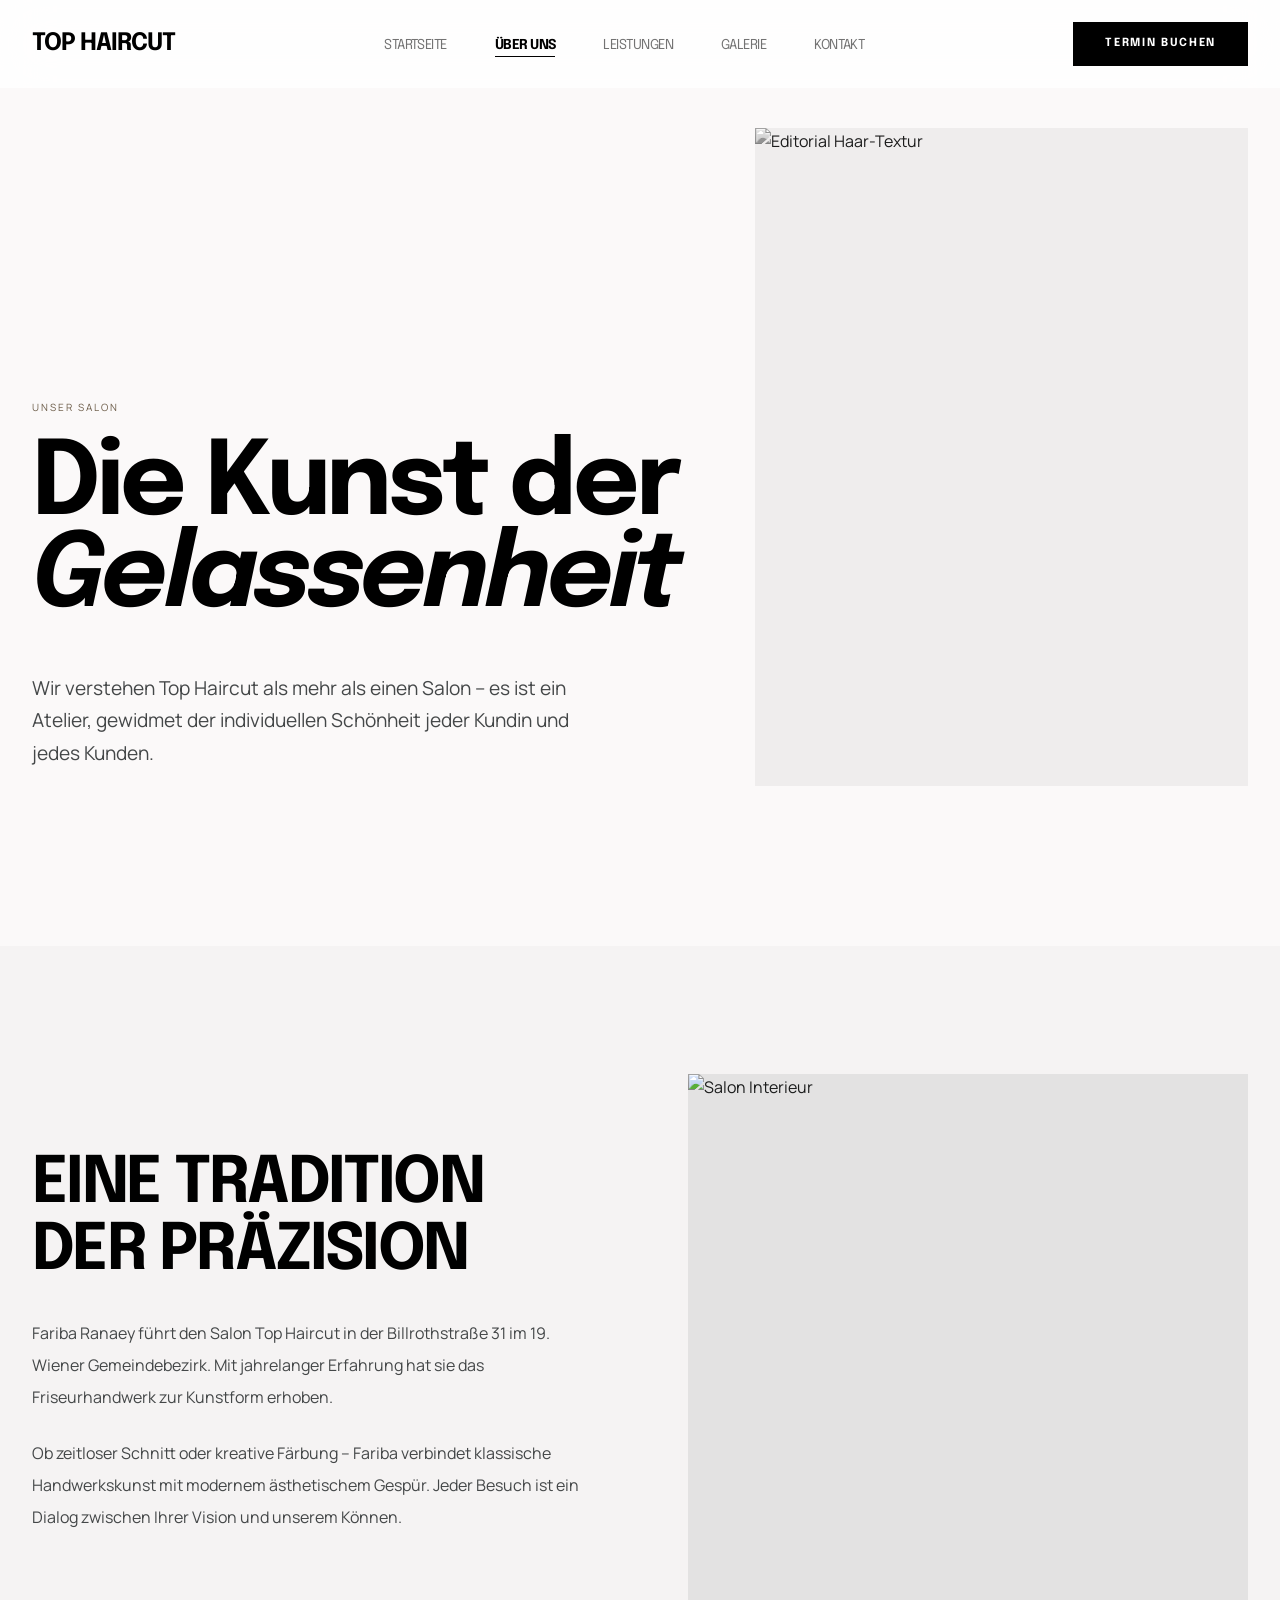
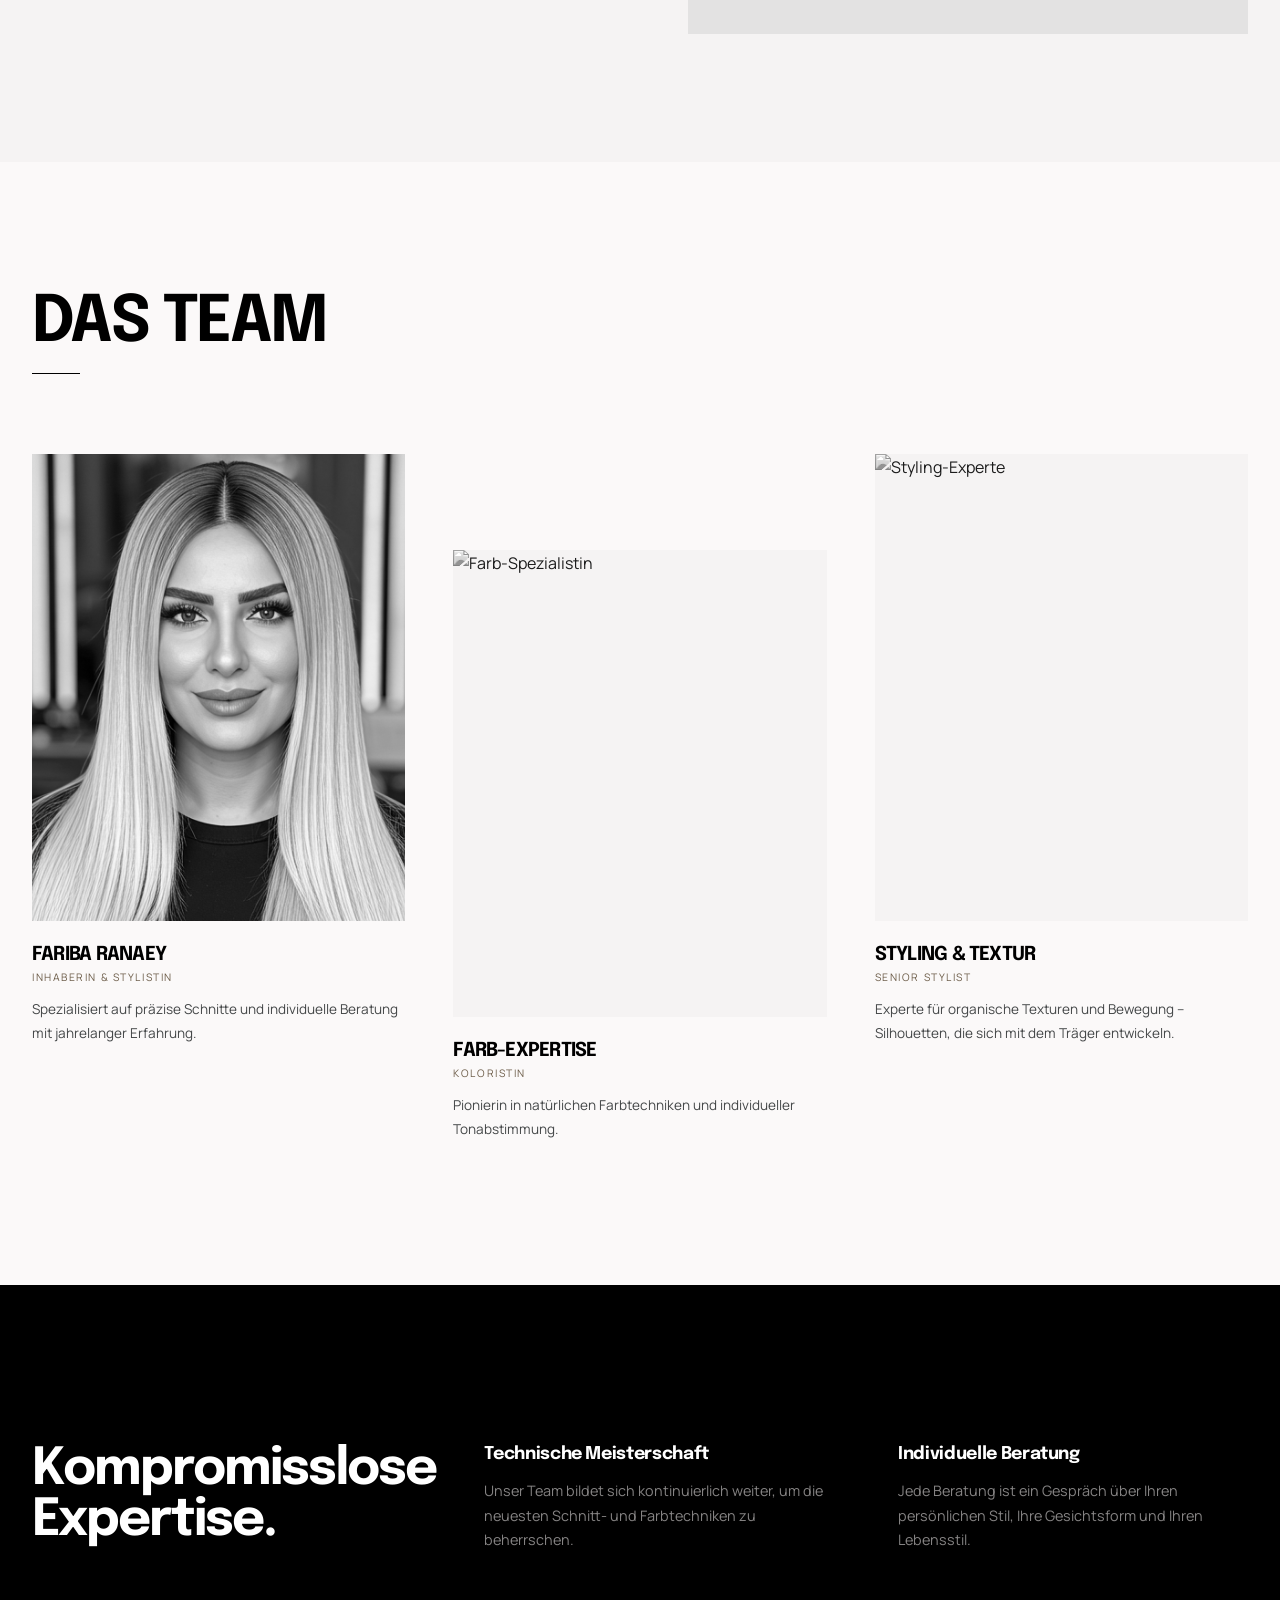
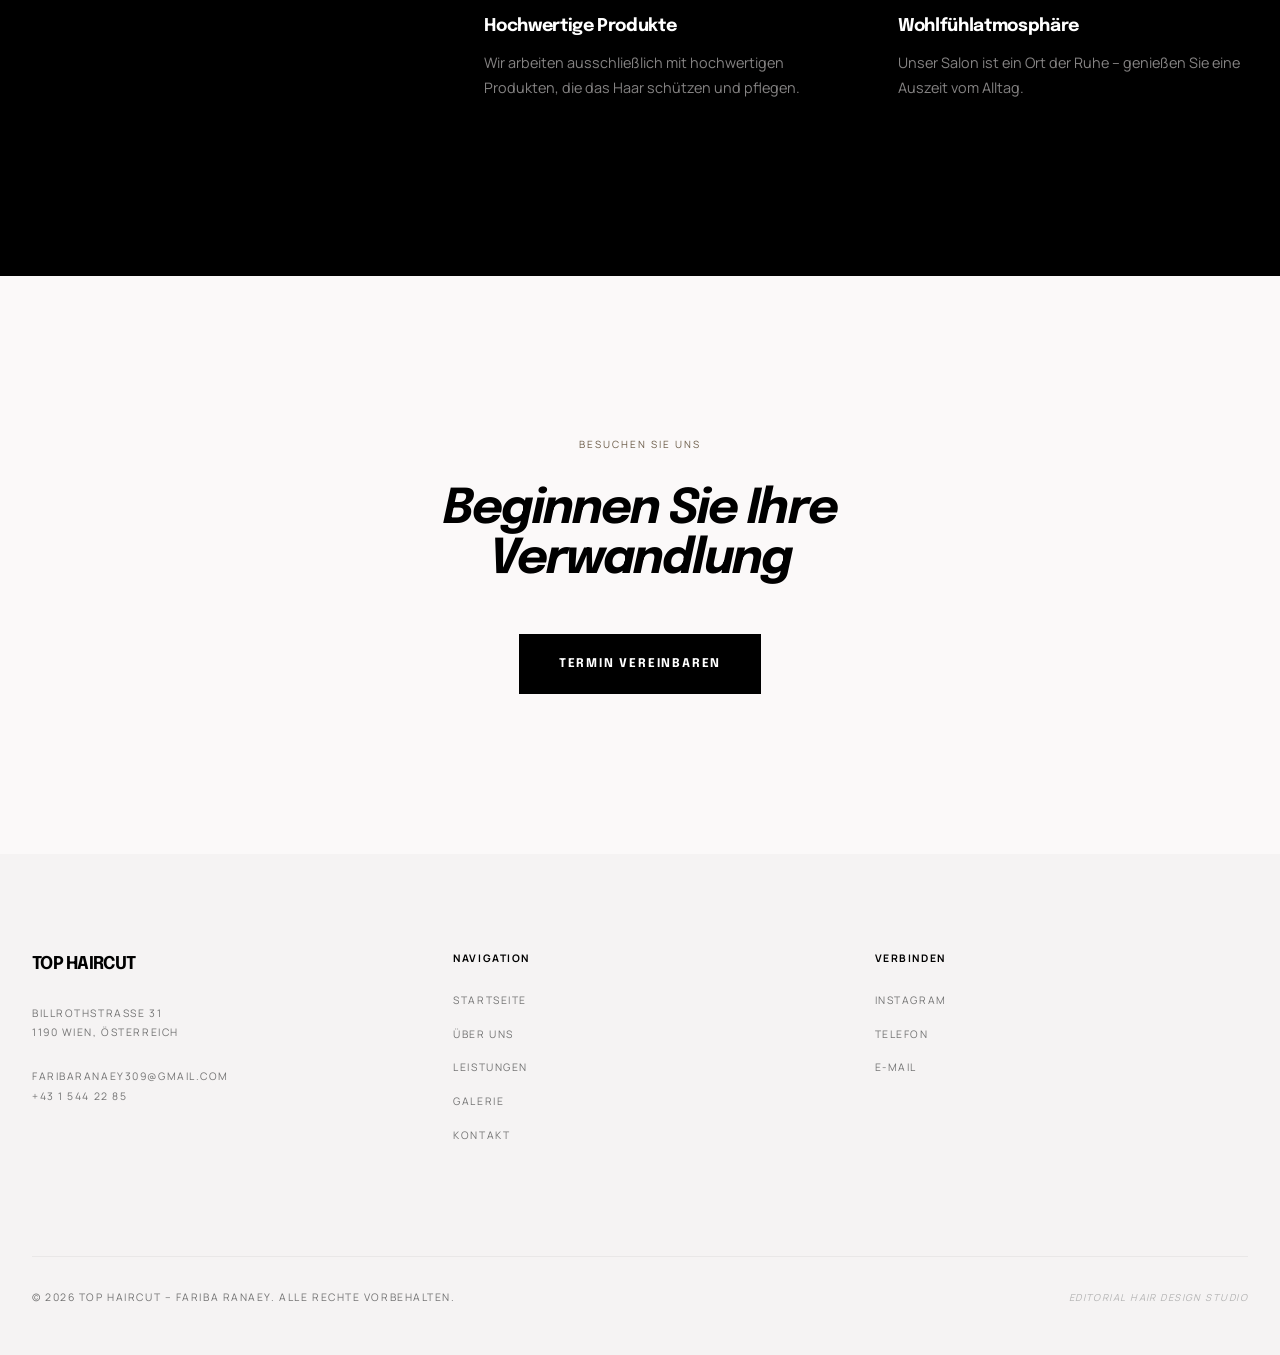
==== commit ecd1c885: "Redesign Leistungen-Seite + Mobile-Optimierung - Preisliste: Führungslinien, Euro-Zeichen, Hover-Eff" ====
--- a/about.html
+++ b/about.html
@@ -2,7 +2,10 @@
 <html lang="de">
 <head>
   <meta charset="UTF-8">
-  <meta name="viewport" content="width=device-width, initial-scale=1.0">
+  <meta name="viewport" content="width=device-width, initial-scale=1.0, viewport-fit=cover">
+  <meta name="theme-color" content="#fbf9f9">
+  <meta name="apple-mobile-web-app-capable" content="yes">
+  <meta name="apple-mobile-web-app-status-bar-style" content="default">
   <meta name="description" content="Lernen Sie Fariba Ranaey kennen – die Inhaberin von Top Haircut in Wien 1190. Erfahrung, Leidenschaft und ein Auge für Stil.">
   <meta property="og:title" content="Über uns – Top Haircut | Fariba Ranaey">
   <meta property="og:description" content="Lernen Sie Fariba Ranaey kennen – die Inhaberin von Top Haircut in Wien 1190.">
@@ -77,7 +80,7 @@
         <div class="team-grid">
           <div class="team-card fade-in">
             <div class="team-img">
-              <img src="https://lh3.googleusercontent.com/aida-public/[base64]" alt="Fariba Ranaey">
+              <img src="images/fariba.png" alt="Fariba Ranaey">
             </div>
             <h3>Fariba Ranaey</h3>
             <div class="team-role">Inhaberin & Stylistin</div>
--- a/css/style.css
+++ b/css/style.css
@@ -11,6 +11,7 @@
   margin: 0;
   padding: 0;
   box-sizing: border-box;
+  -webkit-tap-highlight-color: transparent;
 }
 
 :root {
@@ -75,6 +76,8 @@
 html {
   scroll-behavior: smooth;
   font-size: 16px;
+  -webkit-text-size-adjust: 100%;
+  text-size-adjust: 100%;
 }
 
 body {
@@ -83,6 +86,12 @@
   background: var(--background);
   line-height: 1.7;
   -webkit-font-smoothing: antialiased;
+  overflow-x: hidden;
+  padding-top: env(safe-area-inset-top);
+  padding-right: env(safe-area-inset-right);
+  padding-bottom: env(safe-area-inset-bottom);
+  padding-left: env(safe-area-inset-left);
+  overscroll-behavior-y: none;
 }
 
 ::selection {
@@ -360,6 +369,7 @@
   width: 100%;
   height: 100%;
   object-fit: cover;
+  object-position: 60% top;
 }
 
 .hero-bg::after {
@@ -377,8 +387,8 @@
 }
 
 .hero h1 {
-  font-size: clamp(3.5rem, 9vw, 9rem);
-  line-height: 0.9;
+  font-size: clamp(2rem, 8vw, 6rem);
+  line-height: 1;
   margin-bottom: 2rem;
   font-style: italic;
   opacity: 0;
@@ -790,36 +800,63 @@
 /* ============================================
    SERVICES / PREISE
    ============================================ */
-.services-categories {
+
+/* Services page layout */
+.services-main {
+  padding-top: 12rem;
+  padding-bottom: 6rem;
+}
+
+.services-hero {
+  margin-bottom: 8rem;
+  text-align: center;
+}
+
+.services-hero h1 {
+  font-style: italic;
+  margin-bottom: 0;
+}
+
+.services-hero-sub {
+  max-width: 500px;
+  margin: 0 auto;
+}
+
+.hero-rule {
+  width: 60px;
+  border: none;
+  border-top: 1px solid var(--secondary);
+  margin: 2rem auto;
+}
+
+.services-nav {
   display: flex;
-  flex-wrap: wrap;
-  gap: 0.5rem;
-  margin-bottom: var(--space-lg);
-}
-
-.category-btn {
-  padding: 0.5rem 1.5rem;
-  border: none;
+  justify-content: center;
+  gap: 3rem;
+  margin-top: 2.5rem;
+}
+
+.services-nav a {
+  font-family: var(--font-label);
+  font-size: 0.625rem;
+  text-transform: uppercase;
+  letter-spacing: 0.2em;
+  color: var(--on-surface-variant);
+  text-decoration: none;
+  padding-bottom: 0.5rem;
   border-bottom: 1px solid transparent;
-  background: transparent;
-  color: var(--on-surface-variant);
-  cursor: pointer;
-  font-family: var(--font-label);
-  font-size: 0.625rem;
-  font-weight: 600;
-  text-transform: uppercase;
-  letter-spacing: 0.15em;
   transition: all var(--transition);
 }
 
-.category-btn:hover {
+.services-nav a:hover {
   color: var(--primary);
-}
-
-.category-btn.active {
-  color: var(--primary);
-  font-weight: 700;
   border-bottom-color: var(--primary);
+}
+
+.services-content {
+  max-width: 1400px;
+  margin: 0 auto;
+  padding: 0 2rem;
 }
 
 /* Service section layout */
@@ -833,6 +870,7 @@
 
 .service-section.reversed {
   grid-template-columns: 7fr 4fr;
+  margin-top: 5rem;
 }
 
 .service-section.reversed .service-sidebar {
@@ -858,6 +896,21 @@
   font-size: 2.5rem;
   font-style: normal;
   margin-bottom: 2rem;
+  position: relative;
+}
+
+.service-sidebar h2::before {
+  content: attr(data-num);
+  position: absolute;
+  top: -2.5rem;
+  left: -0.5rem;
+  font-family: var(--font-headline);
+  font-size: 8rem;
+  font-weight: 700;
+  color: var(--surface-container-high);
+  line-height: 1;
+  z-index: -1;
+  pointer-events: none;
 }
 
 .service-sidebar .sidebar-img {
@@ -875,33 +928,47 @@
   transition: transform 0.7s ease;
 }
 
-.service-sidebar .sidebar-img:hover img {
-  transform: scale(1.05);
-}
-
-/* Price table redesigned */
+@media (hover: hover) {
+  .service-sidebar .sidebar-img:hover img {
+    transform: scale(1.05);
+  }
+}
+
+/* Price table */
 .price-table {
   margin-bottom: 2rem;
-}
-
-.price-table-header {
-  display: none;
 }
 
 .price-row {
   display: flex;
   justify-content: space-between;
-  align-items: flex-end;
-  padding: 1.25rem 0;
+  align-items: baseline;
+  padding: 1.5rem 1rem;
   border-bottom: 1px solid rgba(196, 199, 199, 0.15);
+  transition: background var(--transition);
 }
 
 .price-row:last-child {
   border-bottom: none;
 }
 
+@media (hover: hover) {
+  .price-row:hover {
+    background: var(--surface-container-low);
+  }
+}
+
 .price-row .service-info {
+  flex: 0 1 auto;
+}
+
+.price-row::after {
+  content: '';
   flex: 1;
+  border-bottom: 1px dotted rgba(196, 199, 199, 0.4);
+  margin: 0 1.5rem;
+  align-self: baseline;
+  min-width: 2rem;
 }
 
 .price-row .service-name {
@@ -923,24 +990,66 @@
 .price-row .price {
   font-family: var(--font-headline);
   font-style: italic;
-  font-size: 1.2rem;
+  font-size: 1.4rem;
   color: var(--primary);
   white-space: nowrap;
-}
-
+  flex-shrink: 0;
+}
+
+.price-prefix {
+  font-family: var(--font-label);
+  font-size: 0.6rem;
+  font-style: normal;
+  text-transform: uppercase;
+  letter-spacing: 0.1em;
+  margin-right: 0.35rem;
+  color: var(--on-surface-variant);
+}
+
+.price-currency {
+  font-size: 0.85rem;
+  opacity: 0.6;
+}
+
+/* Trending / Popular chip + row accent */
 .trending-chip {
   display: inline-block;
   background: var(--secondary-container);
   color: var(--on-secondary-container);
   font-family: var(--font-label);
   font-size: 0.55rem;
-  padding: 0.15rem 0.5rem;
-  text-transform: uppercase;
-  letter-spacing: 0.05em;
-  margin-left: 0.5rem;
+  padding: 0.2rem 0.6rem;
+  text-transform: uppercase;
+  letter-spacing: 0.08em;
+  margin-left: 0.75rem;
   vertical-align: middle;
   font-style: normal;
 }
+
+.price-row:has(.trending-chip) {
+  border-left: 2px solid var(--secondary);
+  padding-left: calc(1rem - 2px);
+}
+
+/* Stagger animation for price rows */
+.price-row {
+  opacity: 0;
+  transform: translateY(15px);
+}
+
+.fade-in.visible .price-row {
+  opacity: 1;
+  transform: translateY(0);
+  transition: opacity 0.4s ease, transform 0.4s ease, background var(--transition);
+}
+
+.fade-in.visible .price-row:nth-child(1) { transition-delay: 0.05s; }
+.fade-in.visible .price-row:nth-child(2) { transition-delay: 0.10s; }
+.fade-in.visible .price-row:nth-child(3) { transition-delay: 0.15s; }
+.fade-in.visible .price-row:nth-child(4) { transition-delay: 0.20s; }
+.fade-in.visible .price-row:nth-child(5) { transition-delay: 0.25s; }
+.fade-in.visible .price-row:nth-child(6) { transition-delay: 0.30s; }
+.fade-in.visible .price-row:nth-child(7) { transition-delay: 0.35s; }
 
 .price-note {
   text-align: center;
@@ -952,9 +1061,106 @@
   letter-spacing: 0.15em;
 }
 
+/* Treatments section */
+.treatments-section {
+  max-width: 900px;
+  margin: 10rem auto;
+  text-align: center;
+}
+
+.treatments-header {
+  margin-bottom: 4rem;
+}
+
+.treatments-header h2 {
+  font-family: var(--font-headline);
+  font-size: 3rem;
+  margin-top: 1rem;
+}
+
+.treatments-intro {
+  font-style: italic;
+  color: var(--on-surface-variant);
+  max-width: 600px;
+  margin: 1.5rem auto 0;
+  font-size: 0.95rem;
+  line-height: 1.6;
+}
+
+.treatments-grid {
+  display: grid;
+  grid-template-columns: 1fr 1fr;
+  gap: 1px;
+  background: rgba(196, 199, 199, 0.2);
+  border: 1px solid rgba(196, 199, 199, 0.2);
+}
+
+.treatment-card {
+  background: var(--background);
+  padding: 3rem 2.5rem;
+  text-align: left;
+  transition: background var(--transition);
+}
+
+@media (hover: hover) {
+  .treatment-card:hover {
+    background: var(--surface-container-low);
+  }
+}
+
+.treatment-name {
+  font-family: var(--font-body);
+  font-weight: 600;
+  font-size: 0.85rem;
+  text-transform: uppercase;
+  letter-spacing: 0.15em;
+  margin: 0 0 0.75rem;
+}
+
+.treatment-desc {
+  font-style: italic;
+  font-size: 0.9rem;
+  margin: 0 0 1.5rem;
+  color: var(--on-surface-variant);
+}
+
+.treatment-price {
+  font-family: var(--font-headline);
+  font-style: italic;
+  font-size: 1.4rem;
+}
+
+/* Stagger animation for treatment cards */
+.treatment-card {
+  opacity: 0;
+  transform: translateY(15px);
+}
+
+.fade-in.visible .treatment-card {
+  opacity: 1;
+  transform: translateY(0);
+  transition: opacity 0.4s ease, transform 0.4s ease, background var(--transition);
+}
+
+.fade-in.visible .treatment-card:nth-child(1) { transition-delay: 0.05s; }
+.fade-in.visible .treatment-card:nth-child(2) { transition-delay: 0.15s; }
+.fade-in.visible .treatment-card:nth-child(3) { transition-delay: 0.25s; }
+.fade-in.visible .treatment-card:nth-child(4) { transition-delay: 0.35s; }
+.fade-in.visible .treatment-card:nth-child(5) { transition-delay: 0.45s; }
+.fade-in.visible .treatment-card:nth-child(6) { transition-delay: 0.55s; }
+
+/* Booking CTA divider */
+.booking-divider {
+  width: 1px;
+  height: 8rem;
+  background: var(--primary);
+  margin: 0 auto 3rem;
+}
+
 /* Tonal shift image strip */
 .image-strip {
   padding: 6rem 0;
+  margin: 0 -2rem;
   background: var(--surface-container-low);
 }
 
@@ -966,14 +1172,22 @@
 
 .image-strip-grid img {
   width: 100%;
-  aspect-ratio: 1;
+  aspect-ratio: 16/10;
   object-fit: cover;
   filter: grayscale(100%);
+  transition: filter 0.5s ease, opacity 0.5s ease;
 }
 
 .image-strip-grid img:nth-child(2),
 .image-strip-grid img:nth-child(4) {
   opacity: 0.5;
+}
+
+@media (hover: hover) {
+  .image-strip-grid img:hover {
+    filter: grayscale(0%);
+    opacity: 1 !important;
+  }
 }
 
 /* ============================================
@@ -1566,6 +1780,19 @@
   }
 
   .image-strip-grid {
+    grid-template-columns: 1fr 1fr;
+  }
+
+  .services-nav {
+    gap: 2rem;
+  }
+
+  .service-sidebar h2::before {
+    font-size: 6rem;
+    top: -2rem;
+  }
+
+  .treatments-grid {
     grid-template-columns: 1fr 1fr;
   }
 
@@ -1644,9 +1871,41 @@
     font-size: 1.5rem;
     padding: 8px 12px;
   }
+
+  .treatments-grid {
+    grid-template-columns: 1fr;
+  }
+
+  .services-nav {
+    gap: 1.5rem;
+  }
+
+  .price-row {
+    padding: 1.25rem 0.5rem;
+  }
+
+  .service-sidebar h2::before {
+    display: none;
+  }
 }
 
 @media (max-width: 480px) {
+  .container {
+    padding: 0 1.25rem;
+  }
+
+  .hero {
+    padding-bottom: 3rem;
+  }
+
+  .hero h1 {
+    font-size: 2rem;
+  }
+
+  .hero-text {
+    font-size: 0.95rem;
+  }
+
   .hero-buttons {
     flex-direction: column;
     align-items: stretch;
@@ -1655,4 +1914,57 @@
   .image-strip-grid {
     grid-template-columns: 1fr;
   }
-}
+
+  .services-nav {
+    flex-direction: column;
+    gap: 0.75rem;
+    align-items: center;
+  }
+
+  .treatment-card {
+    padding: 2rem 1.5rem;
+  }
+
+  .services-hero {
+    margin-bottom: 5rem;
+  }
+}
+
+/* ============================================
+   MOBILE / TOUCH OPTIMIERUNGEN
+   ============================================ */
+
+/* Touch-Targets: Minimum 44px (Apple HIG / WCAG) */
+@media (max-width: 768px) {
+  .nav-list a,
+  .footer-links a,
+  .services-nav a,
+  .btn {
+    min-height: 44px;
+    display: inline-flex;
+    align-items: center;
+  }
+
+  .nav-list.active {
+    -webkit-overflow-scrolling: touch;
+  }
+}
+
+/* Input-Zoom auf iOS verhindern */
+@media (max-width: 768px) {
+  input, select, textarea {
+    font-size: 16px;
+  }
+}
+
+/* Reduced Motion: Barrierefreiheit */
+@media (prefers-reduced-motion: reduce) {
+  *,
+  *::before,
+  *::after {
+    animation-duration: 0.01ms !important;
+    animation-iteration-count: 1 !important;
+    transition-duration: 0.01ms !important;
+    scroll-behavior: auto !important;
+  }
+}
